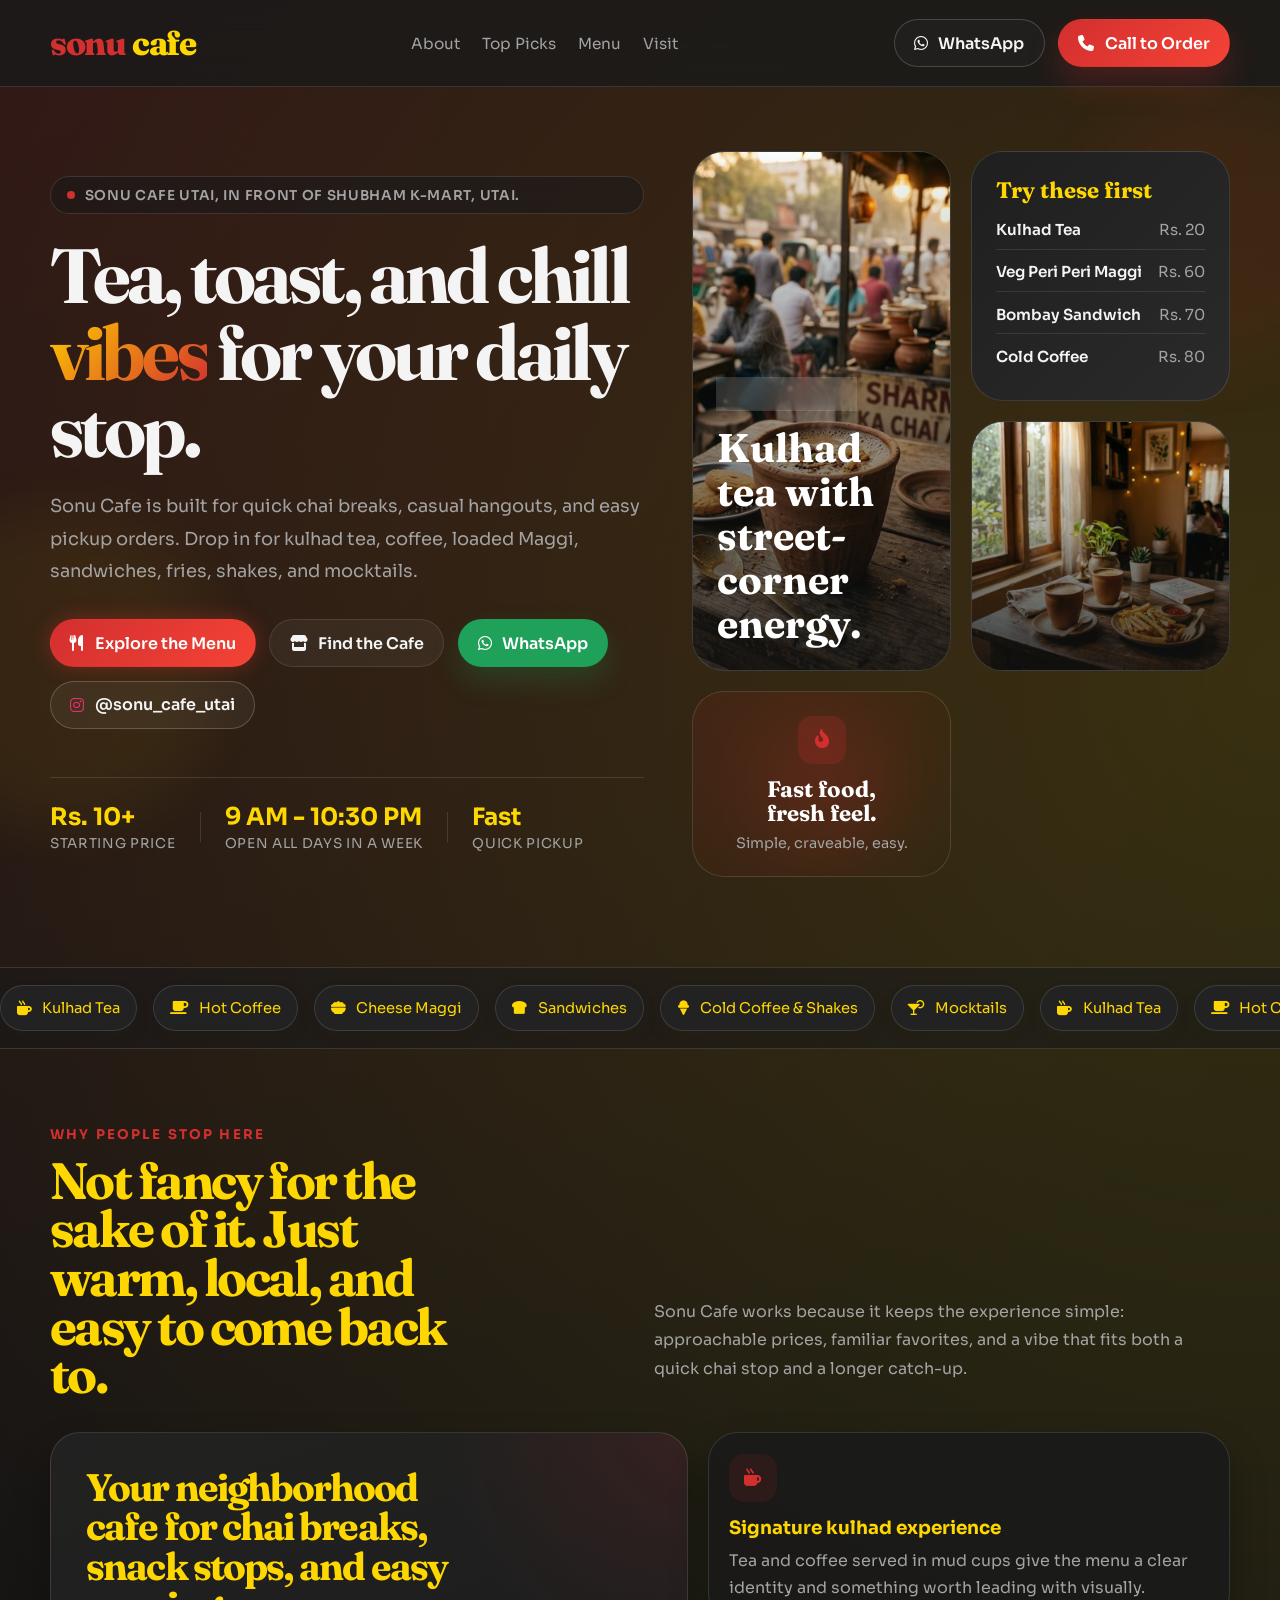
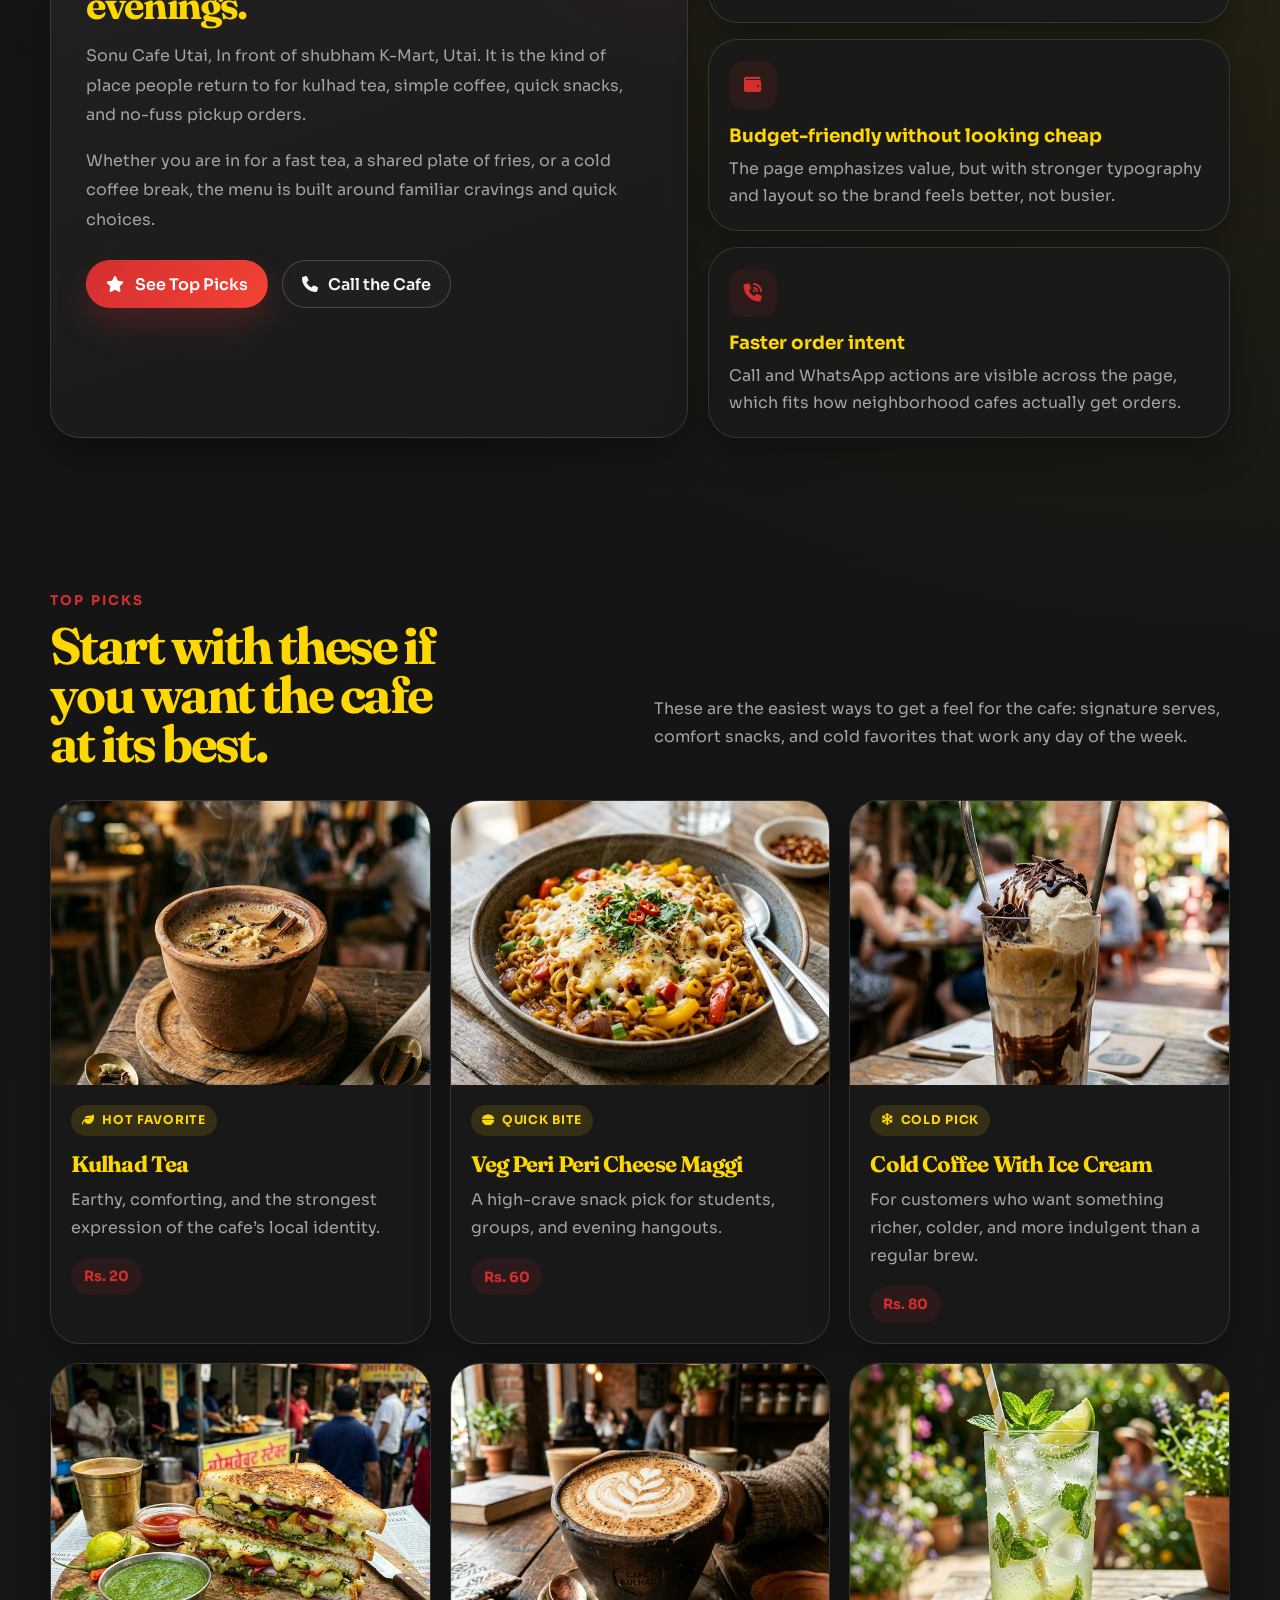
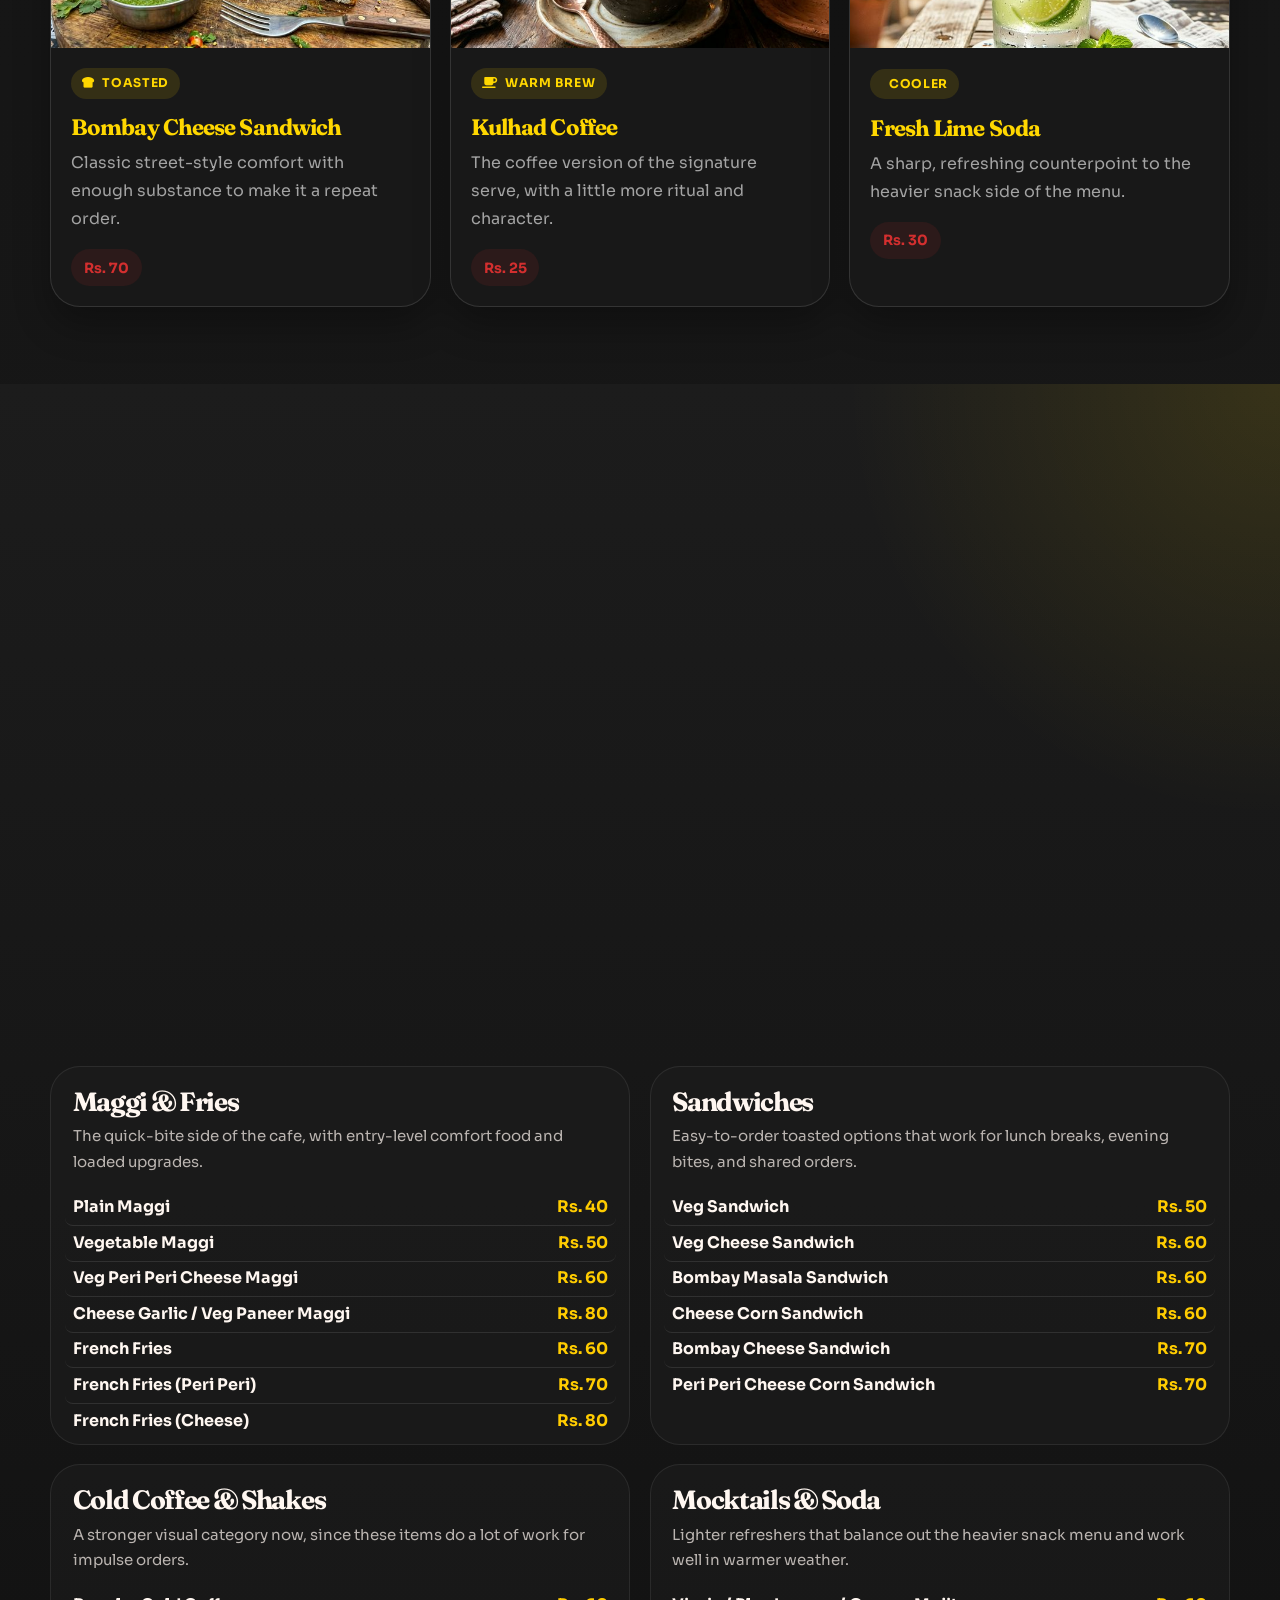
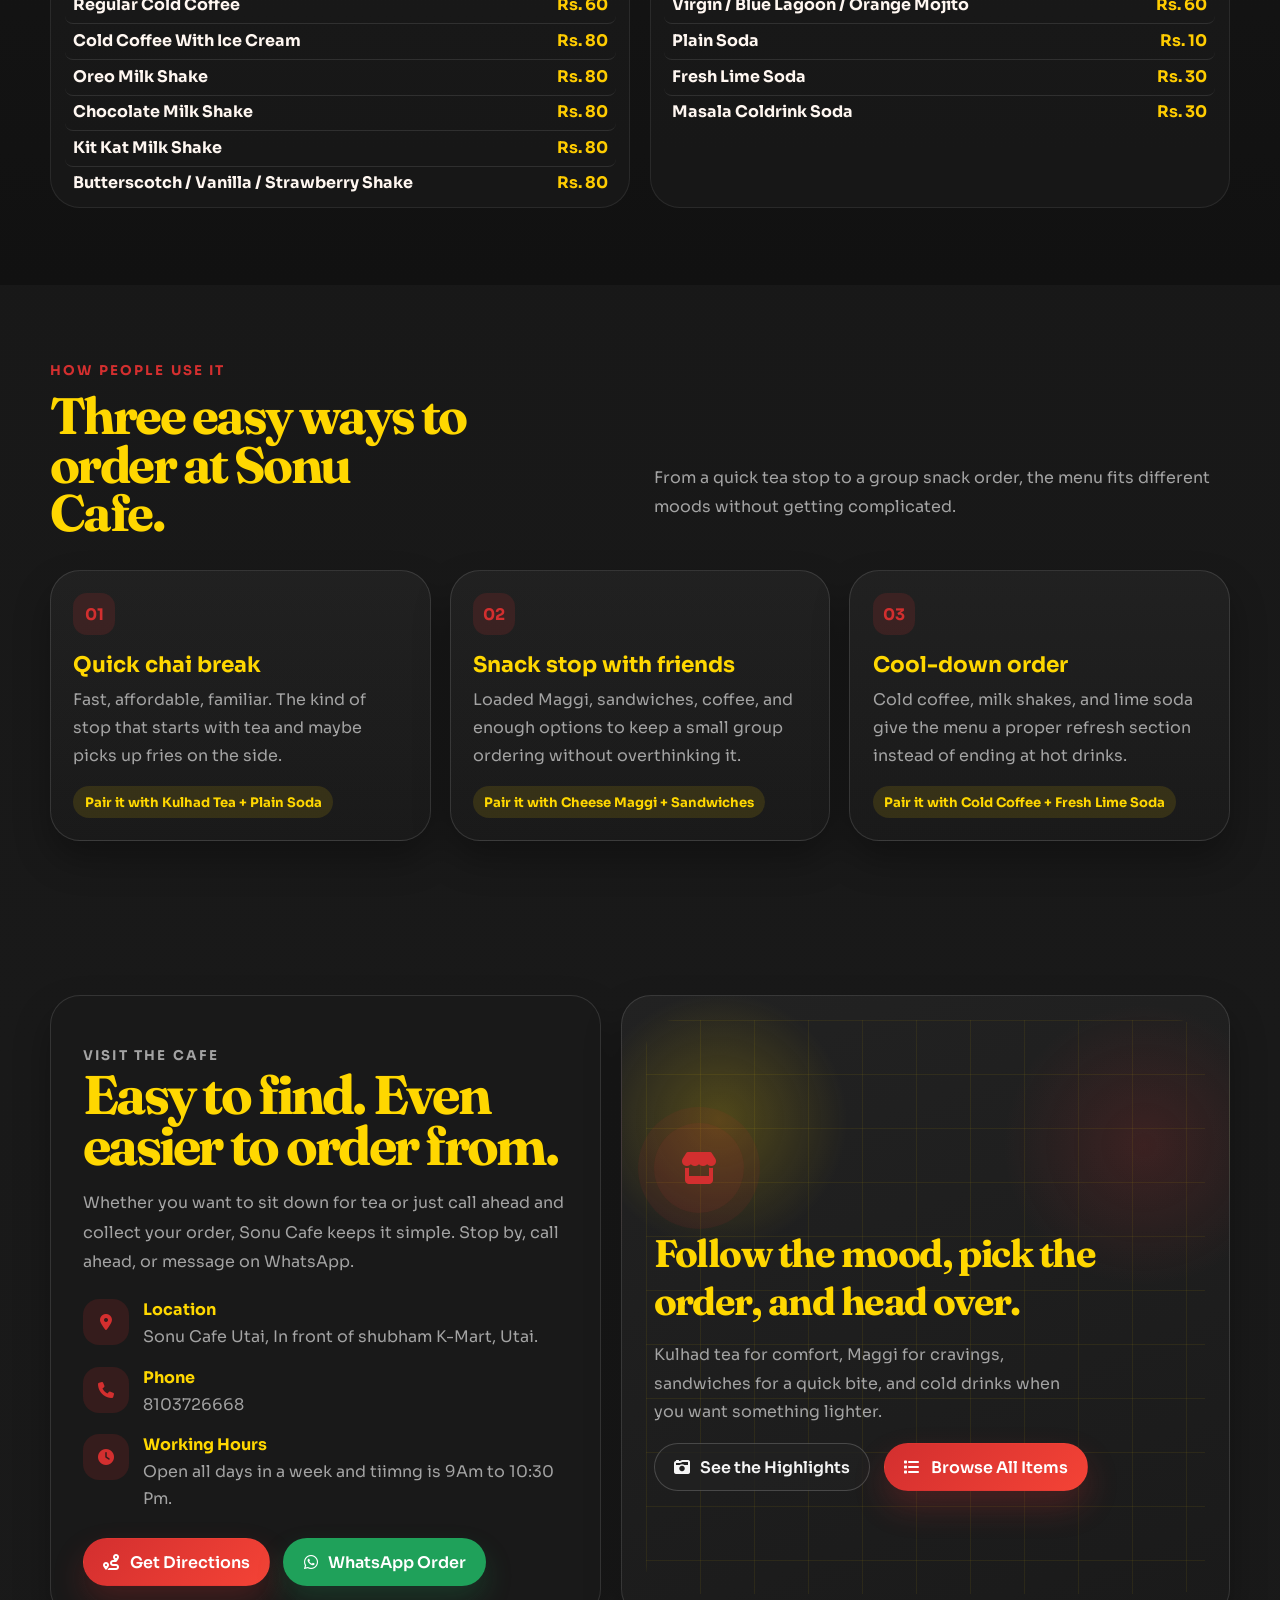
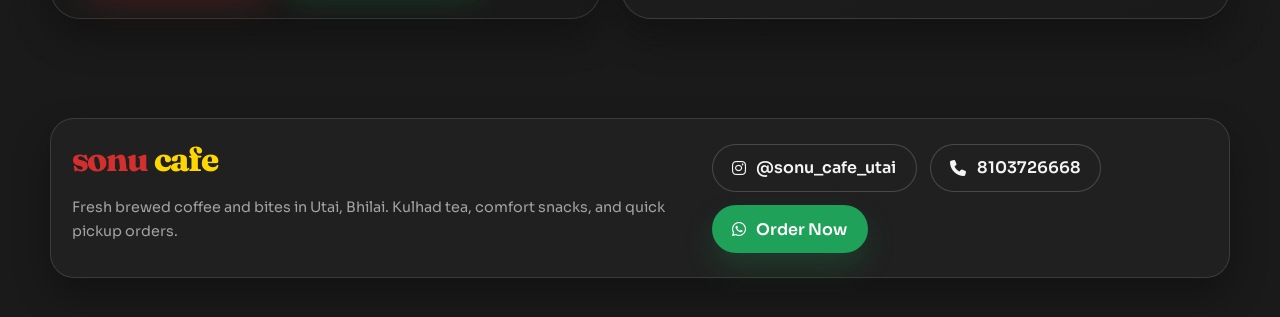
==== Sonu cafe project/index.html @ 16af7ea7 "Add files via upload" ====
<!DOCTYPE html>
<html lang="en">

<head>
    <meta charset="UTF-8">
    <meta name="viewport" content="width=device-width, initial-scale=1.0">
    <title>Sonu Cafe | Kulhad Tea, Coffee & Bites in Utai, Bhilai</title>
    <meta name="description"
        content="Sonu Cafe is a colorful local hangout in Utai, Bhilai for kulhad tea, coffee, Maggi, sandwiches, fries, shakes, mocktails, and quick pickup orders.">
    <link rel="preconnect" href="https://fonts.googleapis.com">
    <link rel="preconnect" href="https://fonts.gstatic.com" crossorigin>
    <link rel="stylesheet" href="https://cdnjs.cloudflare.com/ajax/libs/font-awesome/6.4.0/css/all.min.css">
    <link
        href="https://fonts.googleapis.com/css2?family=Fraunces:wght@600;700;800&family=Sora:wght@400;500;600;700&display=swap"
        rel="stylesheet">
    <link rel="stylesheet" href="style.css">
</head>

<body>
    <header class="site-header">
        <div class="container header-row">
            <a href="#home" class="brand" aria-label="Sonu Cafe home">
                <span class="brand-mark">sonu</span><span class="brand-accent">cafe</span>
            </a>

            <nav class="desktop-nav" aria-label="Primary">
                <a href="#about">About</a>
                <a href="#favorites">Top Picks</a>
                <a href="#menu">Menu</a>
                <a href="#visit">Visit</a>
            </nav>

            <div class="header-actions">
                <a class="button button-secondary"
                    href="https://wa.me/918103726668?text=Hello%20Sonu%20Cafe!%20I%20would%20like%20to%20order..."
                    target="_blank" rel="noopener noreferrer">
                    <i class="fa-brands fa-whatsapp"></i> WhatsApp
                </a>
                <a class="button button-primary" href="tel:+918103726668">
                    <i class="fa-solid fa-phone"></i> Call to Order
                </a>
            </div>

            <button class="menu-toggle" id="menu-toggle" type="button" aria-expanded="false" aria-controls="mobile-menu"
                aria-label="Toggle navigation">
                <i class="fa-solid fa-bars"></i>
            </button>
        </div>

        <div class="container mobile-menu" id="mobile-menu" hidden>
            <div class="mobile-menu-panel">
                <nav aria-label="Mobile">
                    <a href="#about">About</a>
                    <a href="#favorites">Top Picks</a>
                    <a href="#menu">Menu</a>
                    <a href="#visit">Visit</a>
                    <a href="https://instagram.com/sonu_cafe_utai" target="_blank" rel="noopener noreferrer"><i class="fa-brands fa-instagram"></i> @sonu_cafe_utai</a>
                    <a href="https://wa.me/918103726668?text=Hello%20Sonu%20Cafe!%20I%20would%20like%20to%20order..."
                        target="_blank" rel="noopener noreferrer">Order on WhatsApp</a>
                    <a href="tel:+918103726668">Call 8103726668</a>
                </nav>
            </div>
        </div>
    </header>

    <main id="home">
        <section class="hero">
            <div class="container hero-grid">
                <div class="hero-content" data-reveal>
                    <div class="hero-badge">
                        <span class="pulse-dot"></span>
                        Sonu Cafe Utai, In front of shubham K-Mart, Utai.
                    </div>
                    <h1 class="hero-title">Tea, toast, and chill <span class="text-gradient">vibes</span> for your daily stop.</h1>
                    <p class="lead">
                        Sonu Cafe is built for quick chai breaks, casual hangouts, and easy pickup orders. Drop in for
                        kulhad tea, coffee, loaded Maggi, sandwiches, fries, shakes, and mocktails.
                    </p>

                    <div class="hero-actions">
                        <a class="button button-glow button-primary" href="#menu">
                            <i class="fa-solid fa-utensils"></i> Explore the Menu
                        </a>
                        <a class="button button-glass" href="#visit">
                            <i class="fa-solid fa-store"></i> Find the Cafe
                        </a>
                        <a class="button button-whatsapp"
                            href="https://wa.me/918103726668?text=Hello%20Sonu%20Cafe!%20I%20would%20like%20to%20order..."
                            target="_blank" rel="noopener noreferrer">
                            <i class="fa-brands fa-whatsapp"></i> WhatsApp
                        </a>
                        <a class="button button-glass" style="border-color: rgba(255,255,255,0.2)"
                            href="https://instagram.com/sonu_cafe_utai"
                            target="_blank" rel="noopener noreferrer">
                            <i class="fa-brands fa-instagram" style="color: #E1306C"></i> @sonu_cafe_utai
                        </a>
                    </div>

                    <div class="hero-stats">
                        <div class="stat-item">
                            <strong class="stat-value">Rs. 10+</strong>
                            <span class="stat-label">Starting Price</span>
                        </div>
                        <div class="stat-divider"></div>
                        <div class="stat-item">
                            <strong class="stat-value">9 AM - 10:30 PM</strong>
                            <span class="stat-label">Open all days in a week</span>
                        </div>
                        <div class="stat-divider"></div>
                        <div class="stat-item">
                            <strong class="stat-value">Fast</strong>
                            <span class="stat-label">Quick Pickup</span>
                        </div>
                    </div>
                </div>

                <div class="hero-bento" data-reveal>
                    <article class="bento-card bento-main">
                        <div class="bento-bg" style="background-image: url('images/hero-kulhad-tea.png');"></div>
                        <div class="bento-overlay"></div>
                        <div class="bento-content">
                            <div class="glass-pill">
                                <i class="fa-solid fa-mug-hot"></i> Signature
                            </div>
                            <h2>Kulhad tea with street-corner energy.</h2>
                        </div>
                    </article>

                    <article class="bento-card bento-list">
                        <h3>Try these first</h3>
                        <ul class="sleek-list">
                            <li><strong>Kulhad Tea</strong><span>Rs. 20</span></li>
                            <li><strong>Veg Peri Peri Maggi</strong><span>Rs. 60</span></li>
                            <li><strong>Bombay Sandwich</strong><span>Rs. 70</span></li>
                            <li><strong>Cold Coffee</strong><span>Rs. 80</span></li>
                        </ul>
                    </article>
                    
                    <article class="bento-card bento-photo">
                        <div class="bento-bg" style="background-image: url('images/hero-mini-photo.png');"></div>
                        <div class="bento-overlay"></div>
                    </article>

                    <article class="bento-card bento-spotlight">
                        <div class="spotlight-blur"></div>
                        <span class="spotlight-icon-new"><i class="fa-solid fa-fire-flame-curved"></i></span>
                        <h3>Fast food,<br>fresh feel.</h3>
                        <p>Simple, craveable, easy.</p>
                    </article>
                </div>
            </div>
        </section>

        <section class="ticker" aria-label="Menu highlights">
            <div class="ticker-track">
                <span class="ticker-chip"><i class="fa-solid fa-mug-hot"></i> Kulhad Tea</span>
                <span class="ticker-chip"><i class="fa-solid fa-mug-saucer"></i> Hot Coffee</span>
                <span class="ticker-chip"><i class="fa-solid fa-bowl-food"></i> Cheese Maggi</span>
                <span class="ticker-chip"><i class="fa-solid fa-bread-slice"></i> Sandwiches</span>
                <span class="ticker-chip"><i class="fa-solid fa-ice-cream"></i> Cold Coffee & Shakes</span>
                <span class="ticker-chip"><i class="fa-solid fa-martini-glass-citrus"></i> Mocktails</span>
                <span class="ticker-chip"><i class="fa-solid fa-mug-hot"></i> Kulhad Tea</span>
                <span class="ticker-chip"><i class="fa-solid fa-mug-saucer"></i> Hot Coffee</span>
                <span class="ticker-chip"><i class="fa-solid fa-bowl-food"></i> Cheese Maggi</span>
                <span class="ticker-chip"><i class="fa-solid fa-bread-slice"></i> Sandwiches</span>
                <span class="ticker-chip"><i class="fa-solid fa-ice-cream"></i> Cold Coffee & Shakes</span>
                <span class="ticker-chip"><i class="fa-solid fa-martini-glass-citrus"></i> Mocktails</span>
            </div>
        </section>

        <section class="section" id="about">
            <div class="container">
                <div class="section-head" data-reveal>
                    <div>
                        <p class="section-kicker">Why People Stop Here</p>
                        <h2 class="section-title">Not fancy for the sake of it. Just warm, local, and easy to come back
                            to.</h2>
                    </div>
                    <p class="section-copy">
                        Sonu Cafe works because it keeps the experience simple: approachable prices, familiar favorites,
                        and a vibe that fits both a quick chai stop and a longer catch-up.
                    </p>
                </div>

                <div class="story-grid">
                    <article class="story-panel" data-reveal>
                        <h3>Your neighborhood cafe for chai breaks, snack stops, and easy evenings.</h3>
                        <p>
                            Sonu Cafe Utai, In front of shubham K-Mart, Utai. It is
                            the kind of place people return to for kulhad tea, simple coffee, quick snacks, and no-fuss
                            pickup orders.
                        </p>
                        <p>
                            Whether you are in for a fast tea, a shared plate of fries, or a cold coffee break, the menu
                            is built around familiar cravings and quick choices.
                        </p>
                        <div class="story-actions">
                            <a class="button button-primary" href="#favorites">
                                <i class="fa-solid fa-star"></i> See Top Picks
                            </a>
                            <a class="button button-secondary" href="tel:+918103726668">
                                <i class="fa-solid fa-phone"></i> Call the Cafe
                            </a>
                        </div>
                    </article>

                    <div class="features-grid">
                        <article class="feature-tile" data-reveal>
                            <i class="fa-solid fa-mug-hot"></i>
                            <h3>Signature kulhad experience</h3>
                            <p>Tea and coffee served in mud cups give the menu a clear identity and something worth
                                leading with visually.</p>
                        </article>
                        <article class="feature-tile" data-reveal>
                            <i class="fa-solid fa-wallet"></i>
                            <h3>Budget-friendly without looking cheap</h3>
                            <p>The page emphasizes value, but with stronger typography and layout so the brand feels
                                better, not busier.</p>
                        </article>
                        <article class="feature-tile" data-reveal>
                            <i class="fa-solid fa-phone-volume"></i>
                            <h3>Faster order intent</h3>
                            <p>Call and WhatsApp actions are visible across the page, which fits how neighborhood cafes
                                actually get orders.</p>
                        </article>
                    </div>
                </div>
            </div>
        </section>

        <section class="section" id="favorites">
            <div class="container">
                <div class="section-head" data-reveal>
                    <div>
                        <p class="section-kicker">Top Picks</p>
                        <h2 class="section-title">Start with these if you want the cafe at its best.</h2>
                    </div>
                    <p class="section-copy">
                        These are the easiest ways to get a feel for the cafe: signature serves, comfort snacks, and
                        cold favorites that work any day of the week.
                    </p>
                </div>

                <div class="signature-grid">
                    <article class="featured-item" data-reveal>
                        <div class="featured-media" style="background-image: url('images/kulhad-tea.png');"></div>
                        <div class="featured-body">
                            <span class="featured-tag"><i class="fa-solid fa-leaf"></i> Hot Favorite</span>
                            <h3>Kulhad Tea</h3>
                            <p>Earthy, comforting, and the strongest expression of the cafe’s local identity.</p>
                            <span class="featured-price">Rs. 20</span>
                        </div>
                    </article>

                    <article class="featured-item" data-reveal>
                        <div class="featured-media" style="background-image: url('images/cheese-maggi.png');"></div>
                        <div class="featured-body">
                            <span class="featured-tag"><i class="fa-solid fa-bowl-food"></i> Quick Bite</span>
                            <h3>Veg Peri Peri Cheese Maggi</h3>
                            <p>A high-crave snack pick for students, groups, and evening hangouts.</p>
                            <span class="featured-price">Rs. 60</span>
                        </div>
                    </article>

                    <article class="featured-item" data-reveal>
                        <div class="featured-media" style="background-image: url('images/cold-coffee.png');"></div>
                        <div class="featured-body">
                            <span class="featured-tag"><i class="fa-solid fa-snowflake"></i> Cold Pick</span>
                            <h3>Cold Coffee With Ice Cream</h3>
                            <p>For customers who want something richer, colder, and more indulgent than a regular brew.
                            </p>
                            <span class="featured-price">Rs. 80</span>
                        </div>
                    </article>

                    <article class="featured-item" data-reveal>
                        <div class="featured-media" style="background-image: url('images/bombay-sandwich.png');">
                        </div>
                        <div class="featured-body">
                            <span class="featured-tag"><i class="fa-solid fa-bread-slice"></i> Toasted</span>
                            <h3>Bombay Cheese Sandwich</h3>
                            <p>Classic street-style comfort with enough substance to make it a repeat order.</p>
                            <span class="featured-price">Rs. 70</span>
                        </div>
                    </article>

                    <article class="featured-item" data-reveal>
                        <div class="featured-media" style="background-image: url('images/kulhad-coffee.png');"></div>
                        <div class="featured-body">
                            <span class="featured-tag"><i class="fa-solid fa-mug-saucer"></i> Warm Brew</span>
                            <h3>Kulhad Coffee</h3>
                            <p>The coffee version of the signature serve, with a little more ritual and character.</p>
                            <span class="featured-price">Rs. 25</span>
                        </div>
                    </article>

                    <article class="featured-item" data-reveal>
                        <div class="featured-media" style="background-image: url('images/fresh-lime-soda.png');"></div>
                        <div class="featured-body">
                            <span class="featured-tag"><i class="fa-solid fa-citrus"></i> Cooler</span>
                            <h3>Fresh Lime Soda</h3>
                            <p>A sharp, refreshing counterpoint to the heavier snack side of the menu.</p>
                            <span class="featured-price">Rs. 30</span>
                        </div>
                    </article>
                </div>
            </div>
        </section>

        <section class="section menu-section" id="menu">
            <div class="container">
                <div class="section-head" data-reveal>
                    <div>
                        <p class="section-kicker">Full Menu</p>
                        <h2 class="section-title">Cleaner to read, faster to choose from.</h2>
                    </div>
                    <p class="section-copy">
                        The menu is grouped into clear categories and still keeps all the original items and prices. Use
                        the filters to narrow it fast.
                    </p>
                </div>

                <div class="filter-row" id="menu-filters" data-reveal>
                    <button class="filter-button is-active" data-filter="all" type="button"
                        aria-pressed="true">All</button>
                    <button class="filter-button" data-filter="hot-beverages" type="button" aria-pressed="false">Hot
                        Beverages</button>
                    <button class="filter-button" data-filter="snacks" type="button"
                        aria-pressed="false">Snacks</button>
                    <button class="filter-button" data-filter="cold-beverages" type="button" aria-pressed="false">Cold
                        Drinks</button>
                </div>

                <div class="menu-grid">
                    <article class="menu-category" data-category="hot-beverages" data-reveal>
                        <h3>Tea</h3>
                        <p class="category-note">The everyday base of the cafe, from simple regular tea to the kulhad
                            version people remember.</p>
                        <ul class="menu-list">
                            <li><span class="menu-item-copy"><strong>Regular Tea</strong></span><em>Rs. 10</em></li>
                            <li><span class="menu-item-copy"><strong>Black Tea</strong></span><em>Rs. 10</em></li>
                            <li><span class="menu-item-copy"><strong>Lemon / Sugar Free Tea</strong></span><em>Rs.
                                    10</em></li>
                            <li><span class="menu-item-copy"><strong>Kulhad Tea</strong></span><em>Rs. 20</em></li>
                            <li><span class="menu-item-copy"><strong>Tulsi / Jaggery / Green Tea</strong></span><em>Rs.
                                    20</em></li>
                        </ul>
                    </article>

                    <article class="menu-category" data-category="hot-beverages" data-reveal>
                        <h3>Hot Coffee</h3>
                        <p class="category-note">Simple coffee options for people who want heat, caffeine, and a
                            straightforward order.</p>
                        <ul class="menu-list">
                            <li><span class="menu-item-copy"><strong>Hot Coffee</strong></span><em>Rs. 20</em></li>
                            <li><span class="menu-item-copy"><strong>Black Coffee</strong></span><em>Rs. 20</em></li>
                            <li><span class="menu-item-copy"><strong>Sugar Free Coffee</strong></span><em>Rs. 20</em>
                            </li>
                            <li>
                                <span class="menu-item-copy">
                                    <strong>Kulhad Coffee</strong>
                                    <span>Special mud cup serving</span>
                                </span>
                                <em>Rs. 25</em>
                            </li>
                        </ul>
                    </article>

                    <article class="menu-category" data-category="snacks" data-reveal>
                        <h3>Maggi & Fries</h3>
                        <p class="category-note">The quick-bite side of the cafe, with entry-level comfort food and
                            loaded upgrades.</p>
                        <ul class="menu-list">
                            <li><span class="menu-item-copy"><strong>Plain Maggi</strong></span><em>Rs. 40</em></li>
                            <li><span class="menu-item-copy"><strong>Vegetable Maggi</strong></span><em>Rs. 50</em></li>
                            <li><span class="menu-item-copy"><strong>Veg Peri Peri Cheese Maggi</strong></span><em>Rs.
                                    60</em></li>
                            <li><span class="menu-item-copy"><strong>Cheese Garlic / Veg Paneer
                                        Maggi</strong></span><em>Rs. 80</em></li>
                            <li><span class="menu-item-copy"><strong>French Fries</strong></span><em>Rs. 60</em></li>
                            <li><span class="menu-item-copy"><strong>French Fries (Peri Peri)</strong></span><em>Rs.
                                    70</em></li>
                            <li><span class="menu-item-copy"><strong>French Fries (Cheese)</strong></span><em>Rs.
                                    80</em></li>
                        </ul>
                    </article>

                    <article class="menu-category" data-category="snacks" data-reveal>
                        <h3>Sandwiches</h3>
                        <p class="category-note">Easy-to-order toasted options that work for lunch breaks, evening
                            bites, and shared orders.</p>
                        <ul class="menu-list">
                            <li><span class="menu-item-copy"><strong>Veg Sandwich</strong></span><em>Rs. 50</em></li>
                            <li><span class="menu-item-copy"><strong>Veg Cheese Sandwich</strong></span><em>Rs. 60</em>
                            </li>
                            <li><span class="menu-item-copy"><strong>Bombay Masala Sandwich</strong></span><em>Rs.
                                    60</em></li>
                            <li><span class="menu-item-copy"><strong>Cheese Corn Sandwich</strong></span><em>Rs. 60</em>
                            </li>
                            <li><span class="menu-item-copy"><strong>Bombay Cheese Sandwich</strong></span><em>Rs.
                                    70</em></li>
                            <li><span class="menu-item-copy"><strong>Peri Peri Cheese Corn
                                        Sandwich</strong></span><em>Rs. 70</em></li>
                        </ul>
                    </article>

                    <article class="menu-category" data-category="cold-beverages" data-reveal>
                        <h3>Cold Coffee & Shakes</h3>
                        <p class="category-note">A stronger visual category now, since these items do a lot of work for
                            impulse orders.</p>
                        <ul class="menu-list">
                            <li><span class="menu-item-copy"><strong>Regular Cold Coffee</strong></span><em>Rs. 60</em>
                            </li>
                            <li><span class="menu-item-copy"><strong>Cold Coffee With Ice Cream</strong></span><em>Rs.
                                    80</em></li>
                            <li><span class="menu-item-copy"><strong>Oreo Milk Shake</strong></span><em>Rs. 80</em></li>
                            <li><span class="menu-item-copy"><strong>Chocolate Milk Shake</strong></span><em>Rs. 80</em>
                            </li>
                            <li><span class="menu-item-copy"><strong>Kit Kat Milk Shake</strong></span><em>Rs. 80</em>
                            </li>
                            <li><span class="menu-item-copy"><strong>Butterscotch / Vanilla / Strawberry
                                        Shake</strong></span><em>Rs. 80</em></li>
                        </ul>
                    </article>

                    <article class="menu-category" data-category="cold-beverages" data-reveal>
                        <h3>Mocktails & Soda</h3>
                        <p class="category-note">Lighter refreshers that balance out the heavier snack menu and work
                            well in warmer weather.</p>
                        <ul class="menu-list">
                            <li><span class="menu-item-copy"><strong>Virgin / Blue Lagoon / Orange
                                        Mojito</strong></span><em>Rs. 60</em></li>
                            <li><span class="menu-item-copy"><strong>Plain Soda</strong></span><em>Rs. 10</em></li>
                            <li><span class="menu-item-copy"><strong>Fresh Lime Soda</strong></span><em>Rs. 30</em></li>
                            <li><span class="menu-item-copy"><strong>Masala Coldrink Soda</strong></span><em>Rs. 30</em>
                            </li>
                        </ul>
                    </article>
                </div>
            </div>
        </section>

        <section class="section">
            <div class="container">
                <div class="section-head" data-reveal>
                    <div>
                        <p class="section-kicker">How People Use It</p>
                        <h2 class="section-title">Three easy ways to order at Sonu Cafe.</h2>
                    </div>
                    <p class="section-copy">
                        From a quick tea stop to a group snack order, the menu fits different moods without getting
                        complicated.
                    </p>
                </div>

                <div class="moods-grid">
                    <article class="mood-card" data-reveal>
                        <span class="mood-number">01</span>
                        <h3>Quick chai break</h3>
                        <p>Fast, affordable, familiar. The kind of stop that starts with tea and maybe picks up fries on
                            the side.</p>
                        <span class="mood-pairing">Pair it with Kulhad Tea + Plain Soda</span>
                    </article>

                    <article class="mood-card" data-reveal>
                        <span class="mood-number">02</span>
                        <h3>Snack stop with friends</h3>
                        <p>Loaded Maggi, sandwiches, coffee, and enough options to keep a small group ordering without
                            overthinking it.</p>
                        <span class="mood-pairing">Pair it with Cheese Maggi + Sandwiches</span>
                    </article>

                    <article class="mood-card" data-reveal>
                        <span class="mood-number">03</span>
                        <h3>Cool-down order</h3>
                        <p>Cold coffee, milk shakes, and lime soda give the menu a proper refresh section instead of
                            ending at hot drinks.</p>
                        <span class="mood-pairing">Pair it with Cold Coffee + Fresh Lime Soda</span>
                    </article>
                </div>
            </div>
        </section>

        <section class="section" id="visit">
            <div class="container visit-grid">
                <article class="visit-card" data-reveal>
                    <p class="section-kicker">Visit the Cafe</p>
                    <h2 class="visit-title">Easy to find. Even easier to order from.</h2>
                    <p>
                        Whether you want to sit down for tea or just call ahead and collect your order, Sonu Cafe keeps
                        it simple. Stop by, call ahead, or message on WhatsApp.
                    </p>

                    <ul class="visit-list">
                        <li>
                            <i class="fa-solid fa-location-dot"></i>
                            <div>
                                <strong>Location</strong>
                                <span>Sonu Cafe Utai, In front of shubham K-Mart, Utai.</span>
                            </div>
                        </li>
                        <li>
                            <i class="fa-solid fa-phone"></i>
                            <div>
                                <strong>Phone</strong>
                                <span><a href="tel:+918103726668">8103726668</a></span>
                            </div>
                        </li>
                        <li>
                            <i class="fa-solid fa-clock"></i>
                            <div>
                                <strong>Working Hours</strong>
                                <span>Open all days in a week and tiimng is 9Am to 10:30 Pm.</span>
                            </div>
                        </li>
                    </ul>

                    <div class="hero-actions" style="margin-top: 1.6rem;">
                        <a class="button button-primary" href="https://maps.google.com/?q=Shubham+K+Mart+Utai+Bhilai"
                            target="_blank" rel="noopener noreferrer">
                            <i class="fa-solid fa-route"></i> Get Directions
                        </a>
                        <a class="button button-whatsapp"
                            href="https://wa.me/918103726668?text=Hello%20Sonu%20Cafe!%20I%20would%20like%20to%20order..."
                            target="_blank" rel="noopener noreferrer">
                            <i class="fa-brands fa-whatsapp"></i> WhatsApp Order
                        </a>
                    </div>
                </article>

                <article class="map-card" data-reveal>
                    <div class="map-card-inner">
                        <span class="map-dot"><i class="fa-solid fa-store"></i></span>
                        <h3>Follow the mood, pick the order, and head over.</h3>
                        <p>
                            Kulhad tea for comfort, Maggi for cravings, sandwiches for a quick bite, and cold drinks
                            when you want something lighter.
                        </p>
                        <div class="footer-actions">
                            <a class="button button-secondary" href="#favorites">
                                <i class="fa-solid fa-camera-retro"></i> See the Highlights
                            </a>
                            <a class="button button-primary" href="#menu">
                                <i class="fa-solid fa-list"></i> Browse All Items
                            </a>
                        </div>
                    </div>
                </article>
            </div>
        </section>
    </main>

    <footer>
        <div class="container footer-bar">
            <div>
                <a href="#home" class="brand" aria-label="Back to top">
                    <span class="brand-mark">sonu</span><span class="brand-accent">cafe</span>
                </a>
                <p class="footer-copy">Fresh brewed coffee and bites in Utai, Bhilai. Kulhad tea, comfort snacks, and
                    quick pickup orders.</p>
            </div>
            <div class="footer-actions">
                <a class="button button-secondary" href="https://instagram.com/sonu_cafe_utai" target="_blank" rel="noopener noreferrer">
                    <i class="fa-brands fa-instagram"></i> @sonu_cafe_utai
                </a>
                <a class="button button-secondary" href="tel:+918103726668">
                    <i class="fa-solid fa-phone"></i> 8103726668
                </a>
                <a class="button button-whatsapp"
                    href="https://wa.me/918103726668?text=Hello%20Sonu%20Cafe!%20I%20would%20like%20to%20order..."
                    target="_blank" rel="noopener noreferrer">
                    <i class="fa-brands fa-whatsapp"></i> Order Now
                </a>
            </div>
        </div>
    </footer>

    <script>
        const menuToggle = document.getElementById("menu-toggle");
        const mobileMenu = document.getElementById("mobile-menu");
        const mobileLinks = mobileMenu.querySelectorAll("a");

        const setMenuState = (isOpen) => {
            mobileMenu.hidden = !isOpen;
            mobileMenu.classList.toggle("is-open", isOpen);
            menuToggle.setAttribute("aria-expanded", String(isOpen));
            menuToggle.innerHTML = isOpen
                ? '<i class="fa-solid fa-xmark"></i>'
                : '<i class="fa-solid fa-bars"></i>';
        };

        menuToggle.addEventListener("click", () => {
            const nextState = menuToggle.getAttribute("aria-expanded") !== "true";
            setMenuState(nextState);
        });

        mobileLinks.forEach((link) => {
            link.addEventListener("click", () => setMenuState(false));
        });

        const filterButtons = document.querySelectorAll(".filter-button");
        const categories = document.querySelectorAll(".menu-category");

        filterButtons.forEach((button) => {
            button.addEventListener("click", () => {
                const filter = button.dataset.filter;

                filterButtons.forEach((item) => {
                    const active = item === button;
                    item.classList.toggle("is-active", active);
                    item.setAttribute("aria-pressed", String(active));
                });

                categories.forEach((category) => {
                    const visible = filter === "all" || category.dataset.category === filter;
                    category.hidden = !visible;
                });
            });
        });

        const revealItems = document.querySelectorAll("[data-reveal]");

        if ("IntersectionObserver" in window) {
            const observer = new IntersectionObserver((entries) => {
                entries.forEach((entry) => {
                    if (entry.isIntersecting) {
                        entry.target.classList.add("is-visible");
                        observer.unobserve(entry.target);
                    }
                });
            }, {
                threshold: 0.14
            });

            revealItems.forEach((item) => observer.observe(item));
        } else {
            revealItems.forEach((item) => item.classList.add("is-visible"));
        }
    </script>
</body>

</html>
---- Sonu cafe project/style.css ----
:root {
    --cream: #121212;
    --cream-strong: #1a1a1a;
    --paper: rgba(26, 26, 26, 0.88);
    --paper-strong: #222222;
    --ink: #f4f4f4;
    --muted: #a3a3a3;
    --coffee: #ffd700;
    --coffee-deep: #e5c100;
    --terracotta: #d32f2f;
    --tomato: #f44336;
    --saffron: #ffcc00;
    --olive: #ffd700;
    --olive-soft: #332b00;
    --line: rgba(255, 255, 255, 0.12);
    --line-strong: rgba(255, 255, 255, 0.18);
    --card-shadow: 0 24px 60px rgba(0, 0, 0, 0.5);
    --soft-shadow: 0 18px 36px rgba(0, 0, 0, 0.3);
    --max-width: 1180px;
    --transition: 180ms ease;
}

* {
    box-sizing: border-box;
}

html {
    scroll-behavior: smooth;
}

body {
    margin: 0;
    min-height: 100vh;
    font-family: "Sora", sans-serif;
    color: var(--ink);
    background:
        radial-gradient(circle at 0% 0%, rgba(211, 47, 47, 0.15), transparent 24%),
        radial-gradient(circle at 100% 10%, rgba(255, 215, 0, 0.15), transparent 26%),
        linear-gradient(180deg, #121212 0%, #151515 36%, #1a1a1a 100%);
}

body::before,
body::after {
    content: "";
    position: fixed;
    z-index: -1;
    border-radius: 999px;
    filter: blur(30px);
    opacity: 0.4;
    pointer-events: none;
}

body::before {
    width: 280px;
    height: 280px;
    top: 10%;
    right: -80px;
    background: rgba(211, 47, 47, 0.20);
}

body::after {
    width: 320px;
    height: 320px;
    bottom: 8%;
    left: -100px;
    background: rgba(255, 215, 0, 0.15);
}

img {
    display: block;
    max-width: 100%;
}

a {
    color: inherit;
    text-decoration: none;
}

button,
input {
    font: inherit;
}

button {
    cursor: pointer;
}

.container {
    width: min(var(--max-width), calc(100% - 2rem));
    margin: 0 auto;
}

.section {
    padding: clamp(4.5rem, 6vw, 7rem) 0;
}

.site-header {
    position: sticky;
    top: 0;
    z-index: 20;
    backdrop-filter: blur(16px);
    background: rgba(26, 26, 26, 0.82);
    border-bottom: 1px solid var(--line);
}

.header-row {
    display: flex;
    align-items: center;
    justify-content: space-between;
    gap: 1rem;
    min-height: 86px;
}

.brand {
    display: inline-flex;
    align-items: center;
    gap: 0.4rem;
    font-family: "Fraunces", serif;
    font-size: clamp(1.7rem, 3vw, 2.1rem);
    font-weight: 800;
    letter-spacing: -0.04em;
    transition: transform 300ms cubic-bezier(0.34, 1.56, 0.64, 1);
}

.brand:hover {
    transform: scale(1.04) rotate(-1deg);
}

.brand-mark {
    color: var(--terracotta);
}

.brand-accent {
    color: var(--olive);
}

.desktop-nav,
.header-actions,
.hero-actions,
.hero-facts,
.filter-row,
.footer-actions {
    display: flex;
    align-items: center;
    gap: 0.85rem;
    flex-wrap: wrap;
}

.desktop-nav {
    gap: 1.35rem;
}

.desktop-nav a,
.mobile-menu a {
    color: var(--muted);
    font-size: 0.96rem;
    transition: color var(--transition);
    position: relative;
    text-decoration: none;
}

.desktop-nav a::after {
    content: '';
    position: absolute;
    bottom: -4px;
    left: 0;
    width: 0%;
    height: 2px;
    background: var(--terracotta);
    transition: width 300ms cubic-bezier(0.25, 1, 0.5, 1);
    border-radius: 2px;
}

.desktop-nav a:hover::after {
    width: 100%;
}

.desktop-nav a:hover,
.mobile-menu a:hover {
    color: var(--ink);
}

.menu-toggle {
    display: none;
    width: 48px;
    height: 48px;
    align-items: center;
    justify-content: center;
    border-radius: 50%;
    border: 1px solid var(--line-strong);
    background: var(--paper-strong);
    color: var(--ink);
}

.button {
    display: inline-flex;
    align-items: center;
    justify-content: center;
    gap: 0.65rem;
    min-height: 48px;
    padding: 0 1.2rem;
    border-radius: 999px;
    border: 1px solid transparent;
    font-weight: 600;
    transition:
        transform var(--transition),
        background-color var(--transition),
        border-color var(--transition),
        color var(--transition),
        box-shadow var(--transition);
}

.button:hover {
    transform: translateY(-2px);
    box-shadow: 0 8px 24px rgba(66, 38, 25, 0.12);
}

.button-primary {
    background: linear-gradient(135deg, var(--terracotta), var(--tomato));
    color: #ffffff;
    box-shadow: 0 16px 32px rgba(211, 47, 47, 0.24);
    position: relative;
    overflow: hidden;
    z-index: 1;
}

.button-primary::before {
    content: '';
    position: absolute;
    top: 0;
    left: -100%;
    width: 100%;
    height: 100%;
    background: linear-gradient(90deg, transparent, rgba(255, 255, 255, 0.3), transparent);
    transition: left 500ms ease;
    z-index: -1;
}

.button-primary:hover::before {
    left: 100%;
}

.button-primary:hover {
    box-shadow: 0 20px 40px rgba(211, 47, 47, 0.35);
}

.button-secondary {
    background: rgba(34, 34, 34, 0.76);
    border-color: var(--line-strong);
    color: var(--ink);
}

.button-secondary:hover {
    background: #1a1a1a;
    border-color: var(--terracotta);
    color: var(--terracotta);
}

.button-whatsapp {
    background: #1fa15a;
    color: white;
    box-shadow: 0 14px 28px rgba(31, 161, 90, 0.22);
    position: relative;
    overflow: hidden;
    z-index: 1;
}

.button-whatsapp::before {
    content: '';
    position: absolute;
    top: 0;
    left: -100%;
    width: 100%;
    height: 100%;
    background: linear-gradient(90deg, transparent, rgba(255, 255, 255, 0.35), transparent);
    transition: left 500ms ease;
    z-index: -1;
}

.button-whatsapp:hover::before {
    left: 100%;
}

.button-whatsapp:hover {
    box-shadow: 0 18px 36px rgba(31, 161, 90, 0.35);
}

.mobile-menu {
    display: none;
    padding: 0 0 1.2rem;
}

.mobile-menu.is-open {
    display: block;
}

.mobile-menu-panel {
    background: var(--paper);
    border: 1px solid var(--line);
    border-radius: 24px;
    box-shadow: var(--soft-shadow);
    padding: 1rem;
}

.mobile-menu nav {
    display: grid;
    gap: 0.9rem;
}

.hero {
    padding: clamp(3rem, 5vw, 4rem) 0 clamp(4rem, 7vw, 6.5rem);
}

.hero-grid {
    display: grid;
    grid-template-columns: minmax(0, 1.05fr) minmax(320px, 0.95fr);
    gap: clamp(1.5rem, 4vw, 3rem);
    align-items: center;
}

/* Hero Content Styles */
.hero-content {
    display: flex;
    flex-direction: column;
    justify-content: center;
}
.hero-badge {
    display: inline-flex;
    align-items: center;
    gap: 0.6rem;
    margin-bottom: 1.5rem;
    padding: 0.6rem 1rem;
    border-radius: 999px;
    background: rgba(26, 26, 26, 0.6);
    border: 1px solid var(--line);
    color: var(--muted);
    font-size: 0.85rem;
    font-weight: 600;
    text-transform: uppercase;
    letter-spacing: 0.05em;
    backdrop-filter: blur(8px);
}
.pulse-dot {
    width: 8px;
    height: 8px;
    background-color: var(--terracotta);
    border-radius: 50%;
    box-shadow: 0 0 0 0 rgba(211, 47, 47, 0.7);
    animation: pulse 2s infinite;
}
@keyframes pulse {
    0% { transform: scale(0.95); box-shadow: 0 0 0 0 rgba(211, 47, 47, 0.7); }
    70% { transform: scale(1); box-shadow: 0 0 0 10px rgba(211, 47, 47, 0); }
    100% { transform: scale(0.95); box-shadow: 0 0 0 0 rgba(211, 47, 47, 0); }
}

.section-title,
.menu-category h3,
.visit-title {
    margin: 0;
    font-family: "Fraunces", serif;
    letter-spacing: -0.05em;
    line-height: 0.95;
}

.hero-title {
    margin: 0;
    font-family: "Fraunces", serif;
    letter-spacing: -0.05em;
    line-height: 1;
    font-size: clamp(2.8rem, 6vw, 5.2rem);
    color: var(--ink);
}
.text-gradient {
    background: linear-gradient(135deg, var(--saffron), var(--terracotta));
    -webkit-background-clip: text;
    background-clip: text;
    -webkit-text-fill-color: transparent;
    display: inline-block;
}

.hero p.lead {
    max-width: 56ch;
    margin: 1.35rem 0 0;
    color: var(--muted);
    font-size: clamp(1rem, 2vw, 1.12rem);
    line-height: 1.8;
}

.hero-actions {
    margin-top: 2rem;
}

.button-glow {
    box-shadow: 0 0 20px rgba(211, 47, 47, 0.4);
}
.button-glow:hover {
    box-shadow: 0 0 30px rgba(211, 47, 47, 0.6);
}
.button-glass {
    background: rgba(255, 255, 255, 0.05);
    border: 1px solid rgba(255, 255, 255, 0.1);
    color: var(--ink);
    backdrop-filter: blur(10px);
}
.button-glass:hover {
    background: rgba(255, 255, 255, 0.1);
    border-color: var(--olive);
    color: var(--olive);
}

.hero-stats {
    display: flex;
    align-items: center;
    gap: 1.5rem;
    margin-top: 3rem;
    padding-top: 1.5rem;
    border-top: 1px solid var(--line);
    flex-wrap: wrap;
}
.stat-divider {
    width: 1px;
    height: 30px;
    background: var(--line);
}
.stat-item {
    display: flex;
    flex-direction: column;
    gap: 0.2rem;
}
.stat-value {
    color: var(--coffee);
    font-size: 1.5rem;
    font-weight: 700;
}
.stat-label {
    color: var(--muted);
    font-size: 0.85rem;
    text-transform: uppercase;
    letter-spacing: 0.05em;
}

/* Bento Grid System */
.hero-bento {
    display: grid;
    grid-template-columns: repeat(2, 1fr);
    grid-template-rows: repeat(2, 1fr);
    gap: 1.25rem;
    min-height: 640px;
    position: relative;
    z-index: 1;
}

.bento-card {
    position: relative;
    border-radius: 32px;
    overflow: hidden;
    background: var(--paper-strong);
    border: 1px solid var(--line);
    display: flex;
    flex-direction: column;
    justify-content: flex-end;
    padding: 1.5rem;
    transition: transform 350ms cubic-bezier(0.16, 1, 0.3, 1), box-shadow 350ms ease, border-color 350ms ease;
}

.bento-card:hover {
    transform: translateY(-6px);
    box-shadow: 0 24px 48px rgba(0, 0, 0, 0.4);
    border-color: rgba(255, 215, 0, 0.3);
    z-index: 5;
}

.bento-bg {
    position: absolute;
    inset: 0;
    background-size: cover;
    background-position: center;
    z-index: 0;
    transition: transform 500ms ease;
}

.bento-overlay {
    position: absolute;
    inset: 0;
    background: linear-gradient(180deg, rgba(18, 18, 18, 0) 0%, rgba(18, 18, 18, 0.8) 100%);
    z-index: 1;
}

.bento-content {
    position: relative;
    z-index: 2;
}

.bento-main {
    grid-column: span 1;
    grid-row: span 2;
    min-height: 100%;
}

.bento-main:hover .bento-bg {
    transform: scale(1.05);
}

.bento-main h2 {
    font-family: "Fraunces", serif;
    font-size: clamp(2rem, 4vw, 2.5rem);
    line-height: 1.1;
    margin: 0.5rem 0 0;
    color: white;
}

.glass-pill {
    display: inline-flex;
    align-items: center;
    gap: 0.5rem;
    padding: 0.45rem 1rem;
    border-radius: 999px;
    background: rgba(255, 255, 255, 0.15);
    backdrop-filter: blur(12px);
    border: 1px solid rgba(255, 255, 255, 0.2);
    font-size: 0.8rem;
    font-weight: 600;
    color: white;
    text-transform: uppercase;
    letter-spacing: 0.05em;
    margin-bottom: 0.5rem;
}
.glass-pill i {
    color: var(--saffron);
}

.bento-list {
    background: linear-gradient(135deg, #1f1f1f, #2a2a2a);
    padding: 1.5rem;
    justify-content: flex-start;
}
.bento-list h3 {
    font-family: "Fraunces", serif;
    font-size: 1.4rem;
    color: var(--coffee);
    margin: 0 0 1rem;
}
.sleek-list {
    list-style: none;
    padding: 0;
    margin: 0;
    display: flex;
    flex-direction: column;
    gap: 0.8rem;
}
.sleek-list li {
    display: flex;
    justify-content: space-between;
    align-items: center;
    padding-bottom: 0.6rem;
    border-bottom: 1px solid rgba(255, 255, 255, 0.1);
    font-size: 0.95rem;
}
.sleek-list li:last-child {
    border-bottom: none;
    padding-bottom: 0;
}
.sleek-list strong {
    color: var(--ink);
    font-weight: 600;
}
.sleek-list span {
    color: var(--muted);
}

.bento-photo {
    min-height: 250px;
}
.bento-photo:hover .bento-bg {
    transform: scale(1.05);
}

.bento-spotlight {
    justify-content: center;
    align-items: center;
    text-align: center;
    background: linear-gradient(135deg, rgba(211, 47, 47, 0.1), rgba(0, 0, 0, 0));
}
.spotlight-blur {
    position: absolute;
    width: 150px;
    height: 150px;
    background: rgba(211, 47, 47, 0.2);
    filter: blur(40px);
    border-radius: 50%;
    z-index: 0;
}
.spotlight-icon-new {
    position: relative;
    z-index: 1;
    width: 48px;
    height: 48px;
    display: inline-flex;
    align-items: center;
    justify-content: center;
    border-radius: 14px;
    background: rgba(211, 47, 47, 0.2);
    color: var(--terracotta);
    font-size: 1.2rem;
    margin-bottom: 0.8rem;
    transition: transform 400ms cubic-bezier(0.34, 1.56, 0.64, 1);
}
.bento-spotlight:hover .spotlight-icon-new {
    transform: scale(1.15) rotate(-5deg);
}
.bento-spotlight h3 {
    position: relative;
    z-index: 1;
    font-family: "Fraunces", serif;
    font-size: 1.4rem;
    color: white;
    margin: 0 0 0.5rem;
    line-height: 1.1;
}
.bento-spotlight p {
    position: relative;
    z-index: 1;
    color: var(--muted);
    margin: 0;
    font-size: 0.9rem;
}


.ticker {
    padding: 1.1rem 0;
    border-top: 1px solid var(--line);
    border-bottom: 1px solid var(--line);
    background: rgba(26, 26, 26, 0.58);
    overflow: hidden;
}

.ticker-track {
    display: flex;
    gap: 1rem;
    min-width: max-content;
    animation: marquee 20s linear infinite;
}

.ticker:hover .ticker-track {
    animation-play-state: paused;
}

.ticker-chip {
    display: inline-flex;
    align-items: center;
    gap: 0.65rem;
    padding: 0.8rem 1rem;
    border-radius: 999px;
    background: var(--paper-strong);
    border: 1px solid var(--line);
    color: var(--coffee);
    font-size: 0.92rem;
    white-space: nowrap;
    box-shadow: 0 8px 20px rgba(66, 38, 25, 0.05);
    transition: transform 300ms cubic-bezier(0.16, 1, 0.3, 1), box-shadow 300ms ease, border-color 300ms ease, background-color 300ms ease;
    cursor: default;
}

.ticker-chip:hover {
    transform: scale(1.08) translateY(-3px);
    box-shadow: 0 16px 32px rgba(255, 215, 0, 0.12);
    border-color: var(--olive);
    background: #1a1a1a;
    color: var(--olive);
    z-index: 10;
}

@keyframes marquee {
    from { transform: translateX(0); }
    to { transform: translateX(-50%); }
}

.section-head {
    display: flex;
    align-items: end;
    justify-content: space-between;
    gap: 1.4rem;
    margin-bottom: 2rem;
}

.section-kicker {
    margin: 0 0 0.85rem;
    color: var(--terracotta);
    font-size: 0.84rem;
    font-weight: 700;
    letter-spacing: 0.16em;
    text-transform: uppercase;
}

.section-title {
    font-size: clamp(1.8rem, 4.5vw, 3.2rem);
    max-width: 12ch;
    color: var(--coffee);
}

.section-copy {
    max-width: 48ch;
    color: var(--muted);
    line-height: 1.8;
}

.story-grid,
.moods-grid,
.visit-grid {
    display: grid;
    gap: 1.2rem;
}

.story-grid {
    grid-template-columns: minmax(0, 1.1fr) minmax(0, 0.9fr);
}

.story-panel,
.feature-tile,
.featured-item,
.menu-category,
.mood-card,
.visit-card,
.map-card {
    border-radius: 30px;
    border: 1px solid var(--line);
    background: var(--paper);
    box-shadow: var(--soft-shadow);
}

.story-panel {
    padding: clamp(1.5rem, 3vw, 2.2rem);
    background:
        radial-gradient(circle at top right, rgba(211, 47, 47, 0.12), transparent 28%),
        linear-gradient(160deg, rgba(34, 34, 34, 0.96), rgba(26, 26, 26, 0.92));
}

.story-panel h3 {
    margin: 0;
    max-width: 15ch;
    font-family: "Fraunces", serif;
    font-size: clamp(1.6rem, 3.5vw, 2.4rem);
    letter-spacing: -0.05em;
    line-height: 1.02;
    color: var(--coffee);
}

.story-panel p {
    margin: 1rem 0 0;
    color: var(--muted);
    line-height: 1.85;
}

.story-actions {
    display: flex;
    gap: 0.85rem;
    flex-wrap: wrap;
    margin-top: 1.6rem;
}

.features-grid {
    display: grid;
    gap: 1rem;
}

.feature-tile {
    padding: 1.3rem;
}

.feature-tile i {
    width: 48px;
    height: 48px;
    display: inline-flex;
    align-items: center;
    justify-content: center;
    border-radius: 15px;
    background: rgba(211, 47, 47, 0.1);
    color: var(--terracotta);
    font-size: 1.1rem;
}

.feature-tile h3 {
    margin: 0.9rem 0 0.5rem;
    font-size: 1.15rem;
    color: var(--coffee);
}

.feature-tile p {
    margin: 0;
    color: var(--muted);
    line-height: 1.7;
}

.signature-grid {
    display: grid;
    grid-template-columns: repeat(3, minmax(0, 1fr));
    gap: 1.2rem;
}

.featured-item {
    overflow: hidden;
}

.featured-media {
    aspect-ratio: 4 / 3;
    background-size: cover;
    background-position: center;
}

.featured-body {
    padding: 1.25rem;
}

.featured-tag {
    display: inline-flex;
    align-items: center;
    gap: 0.45rem;
    padding: 0.45rem 0.7rem;
    border-radius: 999px;
    background: rgba(255, 215, 0, 0.12);
    color: var(--olive);
    font-size: 0.76rem;
    font-weight: 700;
    letter-spacing: 0.06em;
    text-transform: uppercase;
}

.featured-item h3 {
    margin: 0.9rem 0 0.5rem;
    font-size: 1.4rem;
    font-family: "Fraunces", serif;
    letter-spacing: -0.04em;
    color: var(--coffee);
}

.featured-item p {
    margin: 0;
    color: var(--muted);
    line-height: 1.75;
}

.featured-price {
    margin-top: 1rem;
    display: inline-flex;
    padding: 0.6rem 0.8rem;
    border-radius: 999px;
    background: rgba(211, 47, 47, 0.1);
    color: var(--terracotta);
    font-size: 0.88rem;
    font-weight: 700;
}

.menu-section {
    background:
        radial-gradient(circle at top right, rgba(255, 215, 0, 0.12), transparent 22%),
        linear-gradient(180deg, #1c1c1c, #111111);
    color: #fff7f1;
}

.menu-section .section-kicker {
    color: var(--saffron);
}

.menu-section .section-title,
.menu-section .section-copy {
    color: #fff7f1;
}

.filter-button {
    min-height: 44px;
    padding: 0 1rem;
    border-radius: 999px;
    border: 1px solid rgba(255, 255, 255, 0.12);
    background: rgba(255, 255, 255, 0.06);
    color: rgba(255, 247, 241, 0.88);
    transition:
        background-color var(--transition),
        color var(--transition),
        border-color var(--transition),
        transform var(--transition);
}

.filter-button:hover {
    transform: translateY(-1px);
}

.filter-button.is-active {
    background: linear-gradient(135deg, var(--saffron), #f6cf72);
    border-color: transparent;
    color: var(--coffee-deep);
    font-weight: 700;
}

.menu-grid {
    display: grid;
    grid-template-columns: repeat(2, minmax(0, 1fr));
    gap: 1.2rem;
    margin-top: 1.6rem;
}

.menu-category {
    padding: 1.35rem;
    background: rgba(34, 34, 34, 0.4);
    border-color: rgba(255, 255, 255, 0.08);
    color: #fff7f1;
    box-shadow: none;
}

.menu-category[hidden] {
    display: none;
}

.menu-category h3 {
    font-size: 1.65rem;
    color: #fff7f1;
}

.menu-category .category-note {
    margin: 0.6rem 0 0;
    color: rgba(255, 247, 241, 0.7);
    line-height: 1.7;
    font-size: 0.94rem;
}

.menu-list {
    list-style: none;
    padding: 0;
    margin: 1.35rem 0 0;
    display: grid;
    gap: 0.85rem;
}

.menu-list li {
    display: flex;
    align-items: start;
    justify-content: space-between;
    gap: 1rem;
    padding-bottom: 0.85rem;
    border-bottom: 1px solid rgba(255, 255, 255, 0.1);
}

.menu-list li:last-child {
    padding-bottom: 0;
    border-bottom: 0;
}

.menu-item-copy strong,
.menu-list strong {
    display: block;
    font-size: 1rem;
}

.menu-item-copy span {
    display: block;
    margin-top: 0.2rem;
    color: rgba(255, 247, 241, 0.66);
    font-size: 0.86rem;
    line-height: 1.5;
}

.menu-list em {
    font-style: normal;
    color: var(--saffron);
    font-weight: 700;
    white-space: nowrap;
}

.moods-grid {
    grid-template-columns: repeat(3, minmax(0, 1fr));
}

.mood-card {
    padding: 1.4rem;
    background:
        linear-gradient(180deg, rgba(34, 34, 34, 0.92), rgba(26, 26, 26, 0.92));
}

.mood-card .mood-number {
    display: inline-flex;
    width: 42px;
    height: 42px;
    align-items: center;
    justify-content: center;
    border-radius: 14px;
    background: rgba(211, 47, 47, 0.15);
    color: var(--terracotta);
    font-weight: 700;
}

.mood-card h3 {
    margin: 1rem 0 0.5rem;
    font-size: 1.35rem;
    color: var(--coffee);
}

.mood-card p {
    margin: 0;
    color: var(--muted);
    line-height: 1.75;
}

.mood-pairing {
    margin-top: 1rem;
    display: inline-flex;
    padding: 0.45rem 0.7rem;
    border-radius: 999px;
    background: rgba(255, 215, 0, 0.12);
    color: var(--olive);
    font-size: 0.82rem;
    font-weight: 700;
}

.visit-grid {
    grid-template-columns: minmax(0, 0.95fr) minmax(0, 1.05fr);
    align-items: stretch;
}

.visit-card,
.map-card {
    padding: clamp(1.5rem, 3vw, 2rem);
}

.visit-title {
    font-size: clamp(2rem, 4.5vw, 3.4rem);
    color: var(--coffee);
}

.visit-card p {
    margin: 1rem 0 0;
    color: var(--muted);
    line-height: 1.85;
}

.visit-list {
    list-style: none;
    padding: 0;
    margin: 1.4rem 0 0;
    display: grid;
    gap: 1rem;
}

.visit-list li {
    display: flex;
    gap: 0.9rem;
    align-items: start;
}

.visit-list i {
    width: 46px;
    height: 46px;
    flex: none;
    display: inline-flex;
    align-items: center;
    justify-content: center;
    border-radius: 16px;
    background: rgba(211, 47, 47, 0.15);
    color: var(--terracotta);
}

.visit-list strong {
    display: block;
    color: var(--coffee);
    margin-bottom: 0.2rem;
}

.visit-list span {
    color: var(--muted);
    line-height: 1.7;
}

.map-card {
    position: relative;
    overflow: hidden;
    background:
        radial-gradient(circle at 16% 20%, rgba(255, 215, 0, 0.22), transparent 18%),
        radial-gradient(circle at 86% 24%, rgba(211, 47, 47, 0.16), transparent 20%),
        linear-gradient(160deg, #222222, #1a1a1a);
}

.map-card::before {
    content: "";
    position: absolute;
    inset: 1.5rem;
    border-radius: 28px;
    background:
        linear-gradient(90deg, rgba(255, 215, 0, 0.16) 1px, transparent 1px),
        linear-gradient(rgba(255, 215, 0, 0.16) 1px, transparent 1px);
    background-size: 54px 54px;
    opacity: 0.45;
}

.map-card-inner {
    position: relative;
    z-index: 1;
    min-height: 100%;
    display: grid;
    align-content: center;
    gap: 1rem;
}

.map-dot {
    width: 90px;
    height: 90px;
    display: inline-flex;
    align-items: center;
    justify-content: center;
    border-radius: 50%;
    background: rgba(211, 47, 47, 0.16);
    color: var(--terracotta);
    font-size: 2rem;
    box-shadow: 0 0 0 16px rgba(211, 47, 47, 0.08);
}

.map-card h3 {
    margin: 0;
    font-family: "Fraunces", serif;
    font-size: clamp(1.6rem, 3.5vw, 2.4rem);
    letter-spacing: -0.04em;
    color: var(--coffee);
}

.map-card p {
    margin: 0;
    max-width: 34ch;
    color: var(--muted);
    line-height: 1.8;
}

footer {
    padding: 1.4rem 0 2.4rem;
}

.footer-bar {
    display: flex;
    align-items: center;
    justify-content: space-between;
    gap: 1rem;
    padding: 1.2rem 1.3rem;
    border-radius: 24px;
    background: rgba(34, 34, 34, 0.8);
    border: 1px solid var(--line);
    box-shadow: var(--soft-shadow);
}

.footer-copy {
    color: var(--muted);
    font-size: 0.9rem;
    line-height: 1.7;
}

[data-reveal] {
    opacity: 0;
    transform: translateY(28px);
    transition:
        opacity 600ms ease,
        transform 600ms ease;
}

[data-reveal].is-visible {
    opacity: 1;
    transform: translateY(0);
}

/* --- Added Interactive Hover Effects --- */

/* Elevate cards on hover */
.image-card,
.spotlight-card,
.list-card,
.story-panel,
.feature-tile,
.featured-item,
.menu-category,
.mood-card,
.visit-card,
.map-card,
.fact-card {
    transition: transform 350ms cubic-bezier(0.16, 1, 0.3, 1), box-shadow 350ms cubic-bezier(0.16, 1, 0.3, 1), border-color 350ms ease;
}

.bento-card:hover,
.story-panel:hover,
.feature-tile:hover,
.featured-item:hover,
.menu-category:hover,
.mood-card:hover,
.visit-card:hover,
.map-card:hover {
    transform: translateY(-6px);
    box-shadow: 0 32px 72px rgba(255, 215, 0, 0.16);
}

.menu-category:hover {
    border-color: rgba(255, 215, 0, 0.3);
}

/* Image scaling on hover for featured items */
.featured-media {
    transition: transform 450ms ease;
}

.featured-item:hover .featured-media {
    transform: scale(1.05);
}

/* Menu list items subtle slide right */
.menu-list li {
    transition: transform 250ms ease, background-color 250ms ease;
    padding: 0.5rem;
    margin: -0.5rem;
    border-radius: 8px;
}

.menu-list li:hover {
    transform: translateX(6px);
    background-color: rgba(255, 255, 255, 0.04);
}

/* Playful spring animation for icons on hover */
.visit-list i, 
.feature-tile i,
.spotlight-icon,
.mood-number {
    transition: transform 400ms cubic-bezier(0.34, 1.56, 0.64, 1);
}

.visit-list li:hover i, 
.feature-tile:hover i,
.spotlight-card:hover .spotlight-icon,
.mood-card:hover .mood-number {
    transform: scale(1.15) rotate(-5deg);
}

@media (max-width: 1080px) {
    .hero-grid,
    .story-grid,
    .visit-grid,
    .signature-grid,
    .moods-grid,
    .menu-grid {
        grid-template-columns: 1fr;
    }

    .hero-bento {
        min-height: auto;
    }

    .section-head {
        align-items: start;
        flex-direction: column;
    }
}

@media (max-width: 860px) {
    .desktop-nav,
    .header-actions {
        display: none;
    }

    .menu-toggle {
        display: inline-flex;
    }

    .header-row {
        min-height: 78px;
    }

    .hero h1 {
        max-width: none;
    }
}

@media (max-width: 720px) {
    .hero-bento {
        grid-template-columns: 1fr;
    }

    .bento-main {
        min-height: 400px;
    }

    .button,
    .filter-button {
        width: 100%;
    }

    .hero-actions,
    .story-actions,
    .filter-row,
    .footer-actions {
        display: grid;
        gap: 0.8rem;
    }

    .footer-bar {
        align-items: start;
        flex-direction: column;
    }
}

@media (prefers-reduced-motion: reduce) {
    html {
        scroll-behavior: auto;
    }

    *,
    *::before,
    *::after {
        animation: none !important;
        transition: none !important;
    }

    [data-reveal] {
        opacity: 1;
        transform: none;
    }
}
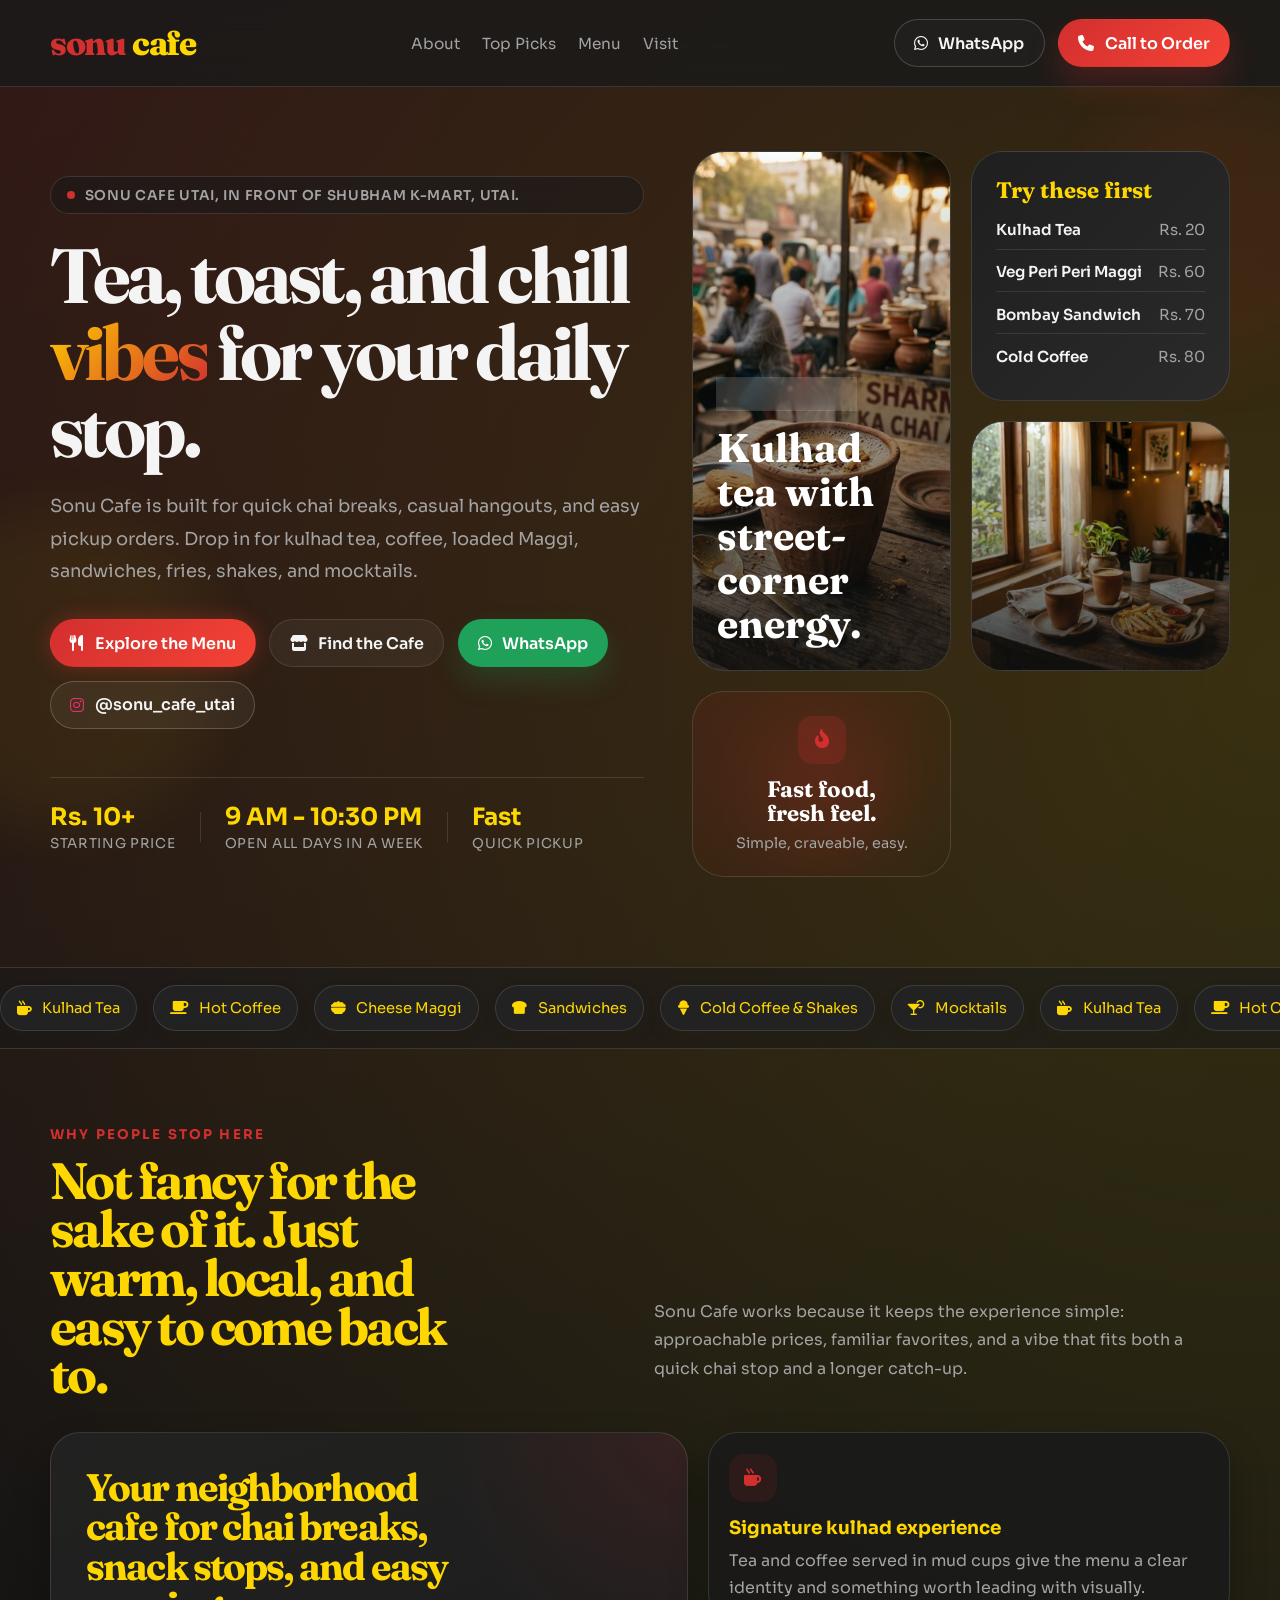
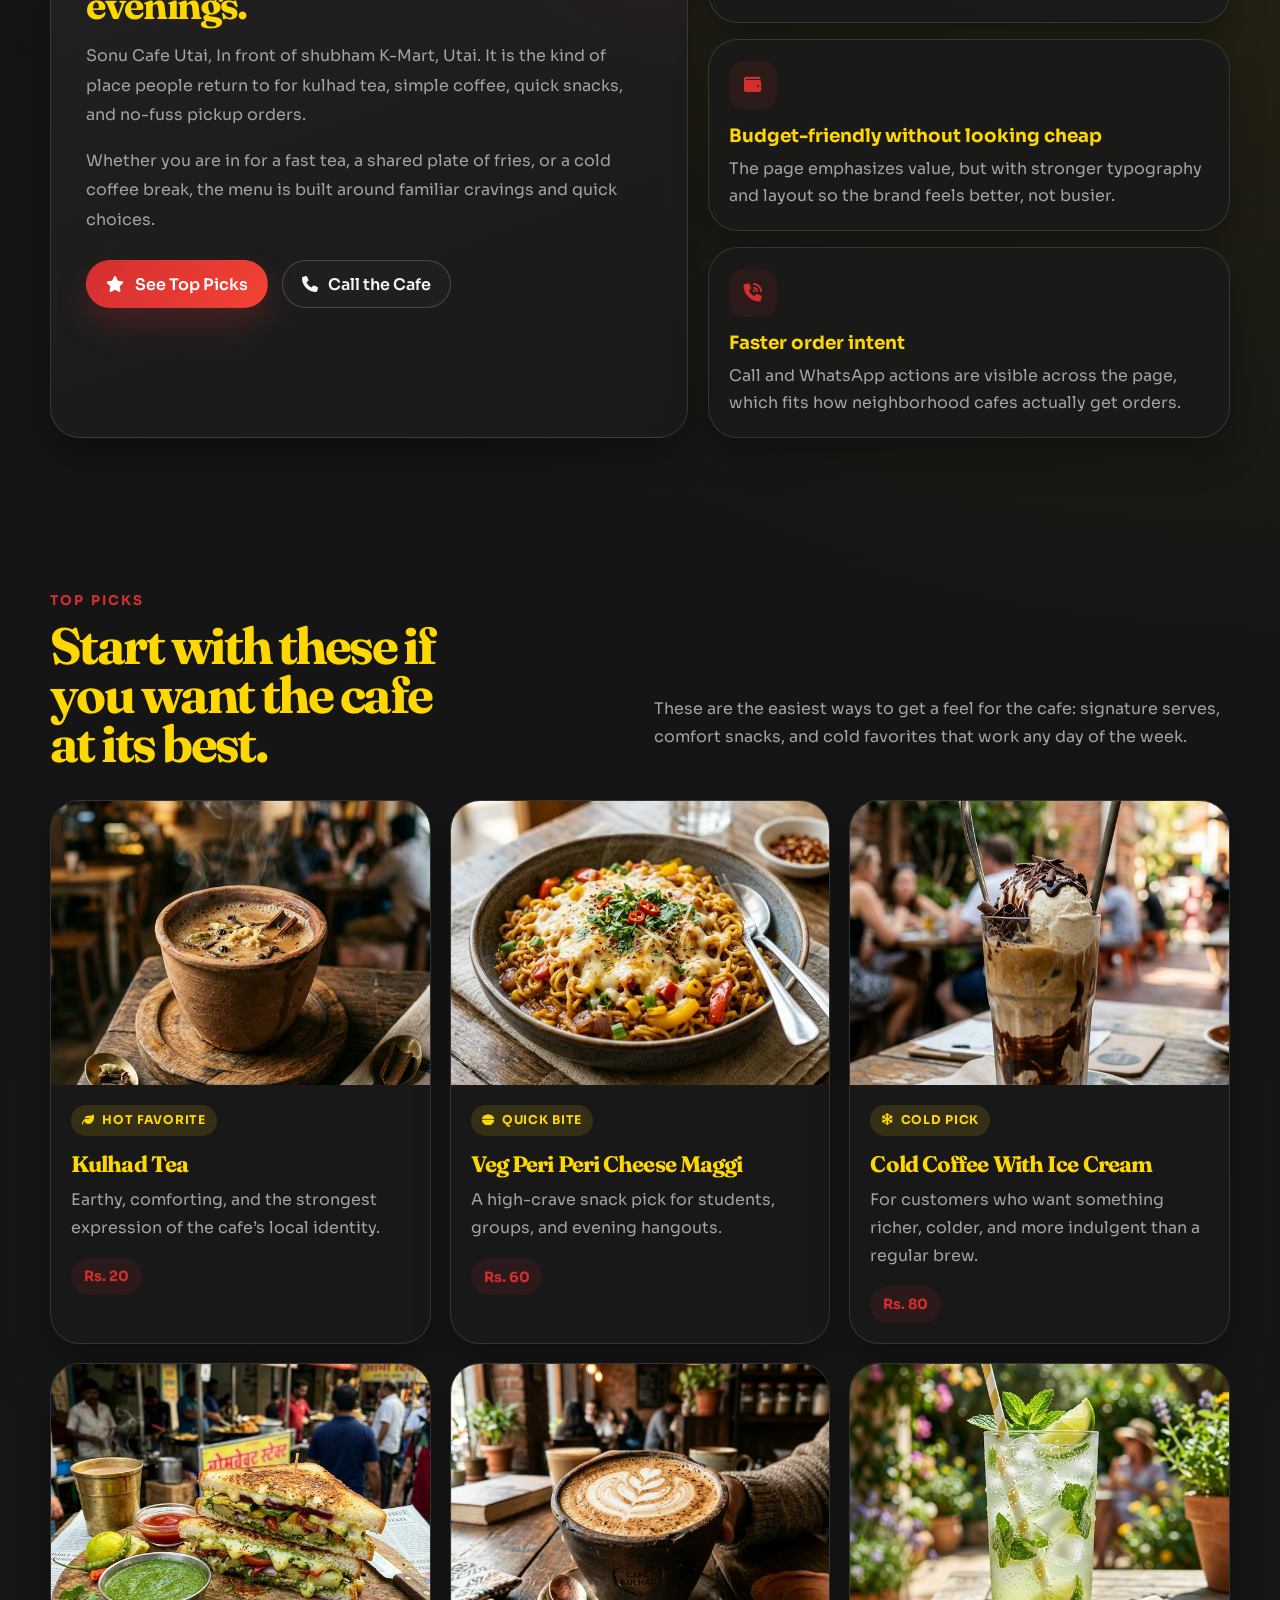
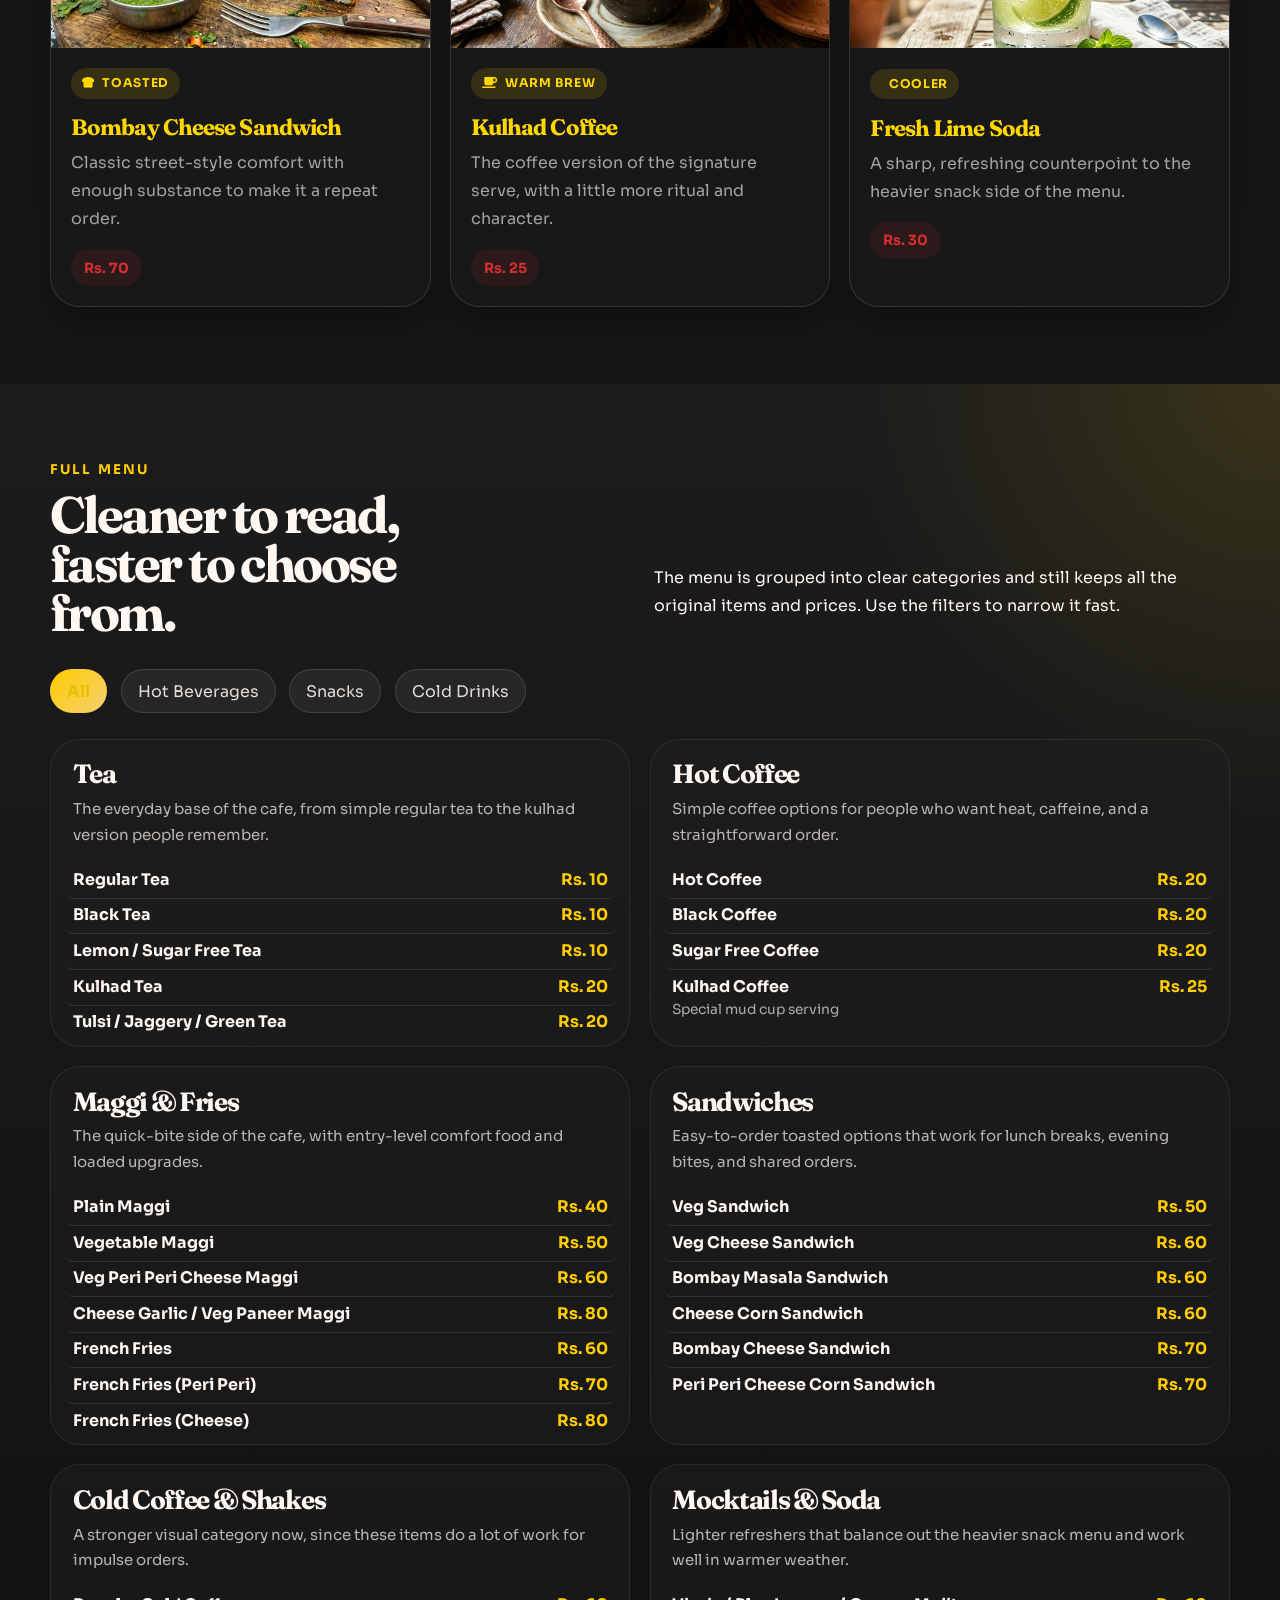
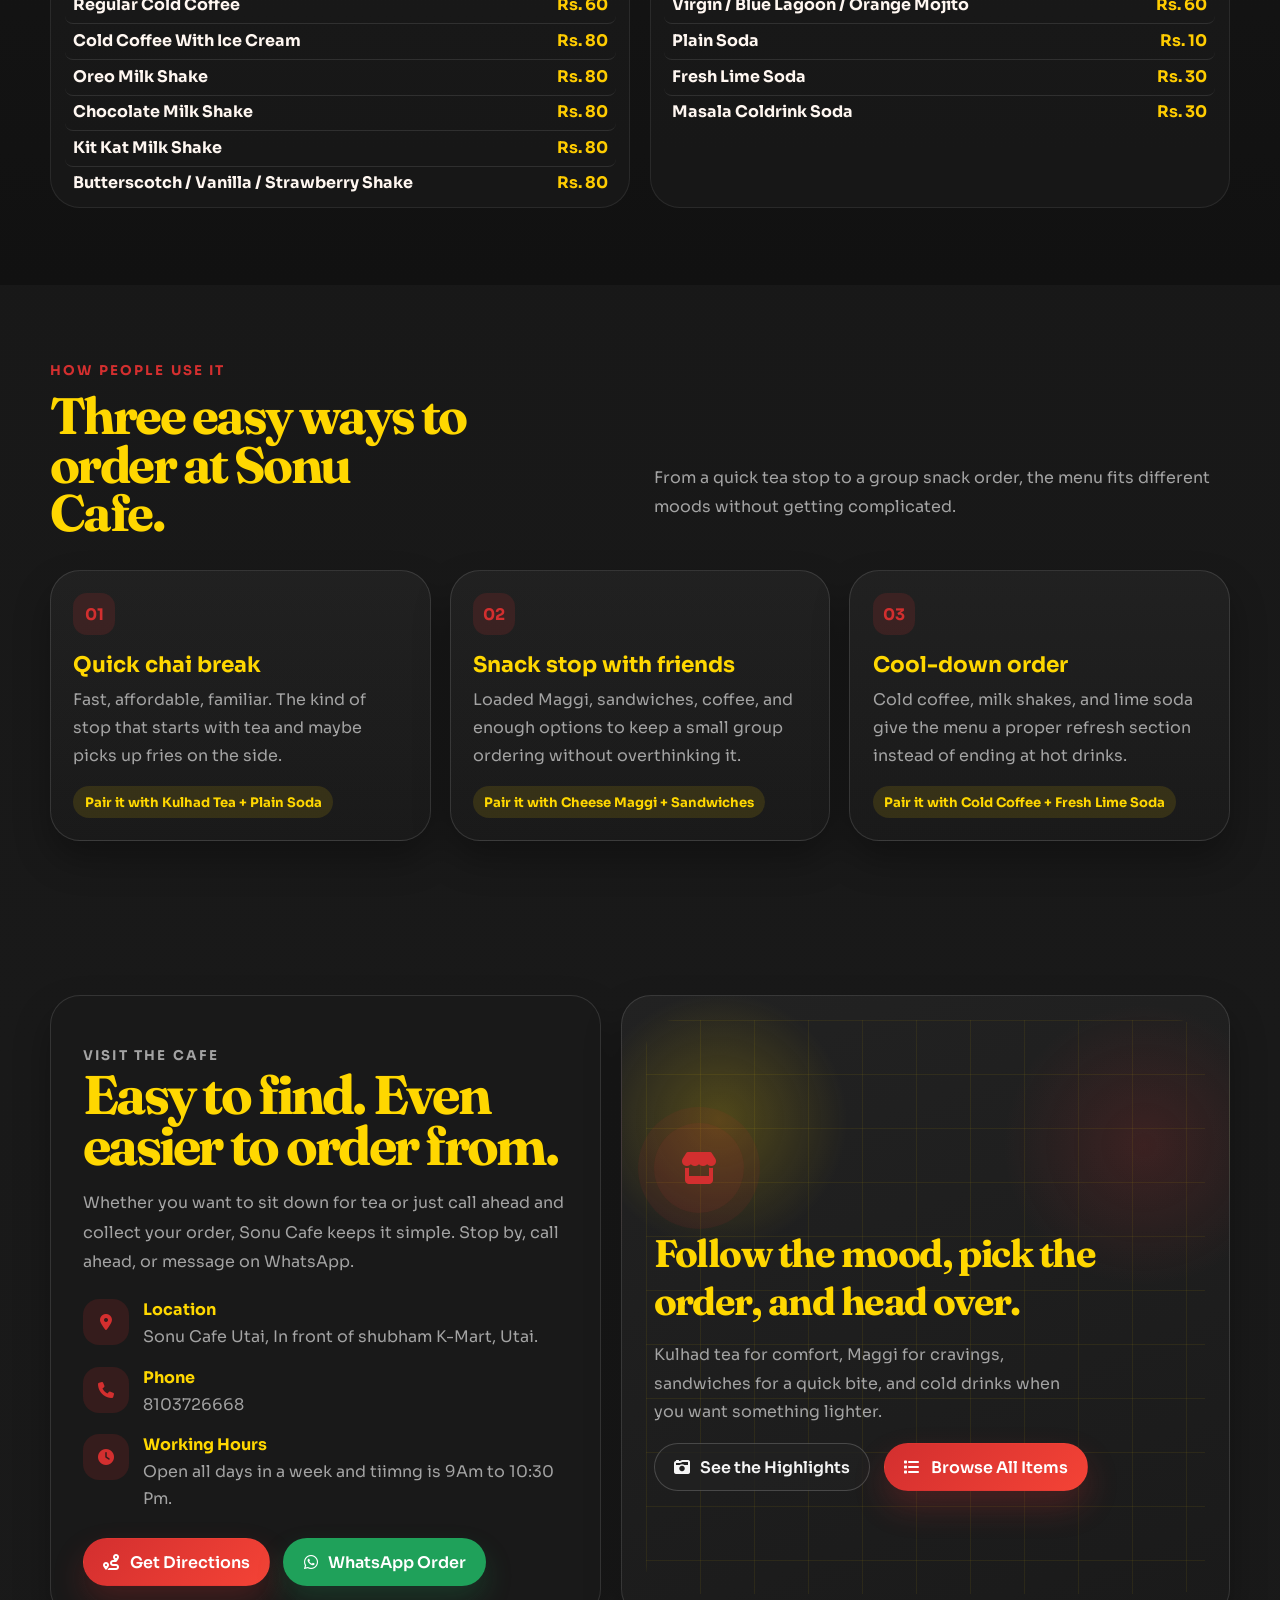
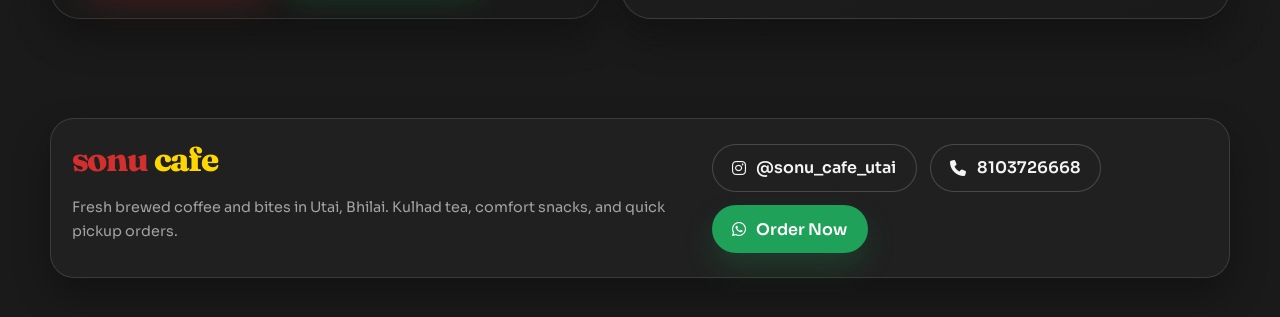
==== commit d564fcf2: "Update index.html" ====
--- a/Sonu cafe project/index.html
+++ b/Sonu cafe project/index.html
@@ -639,4 +639,4 @@
     </script>
 </body>
 
-</html>+</html>
